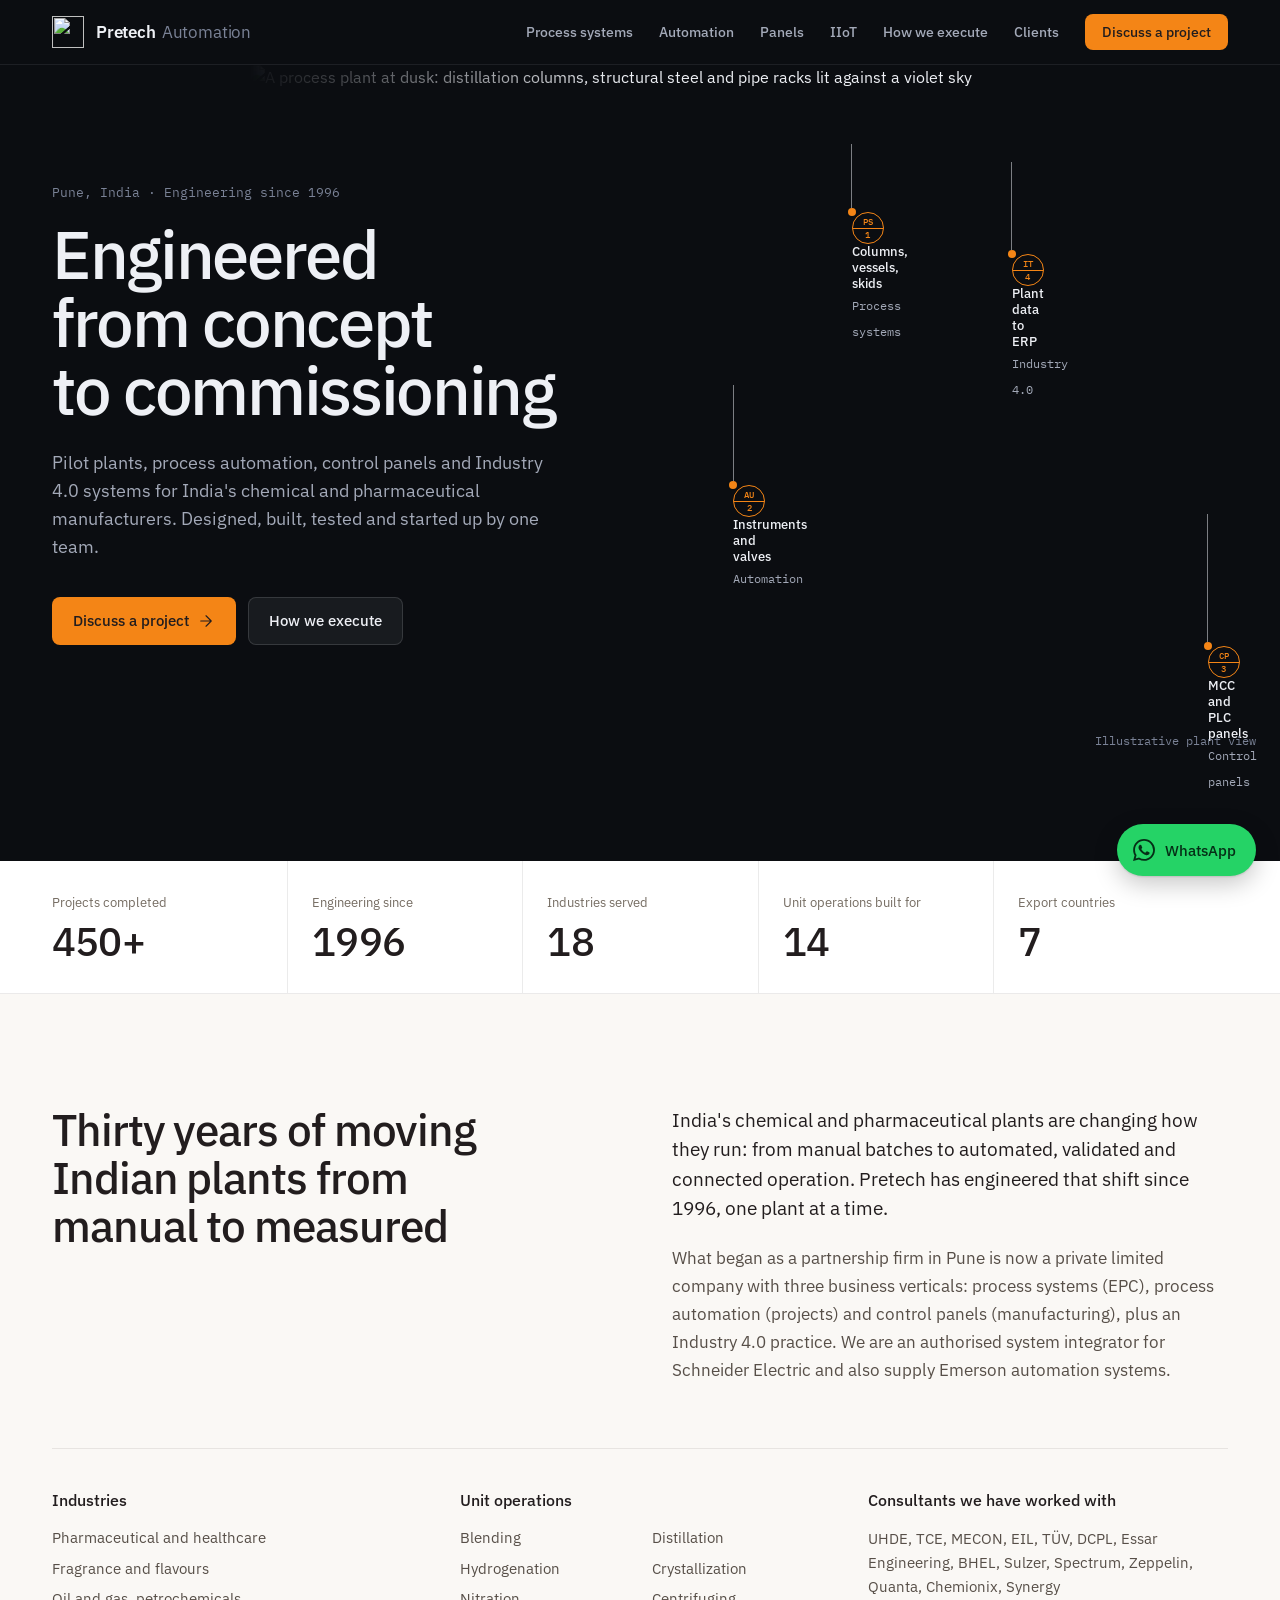
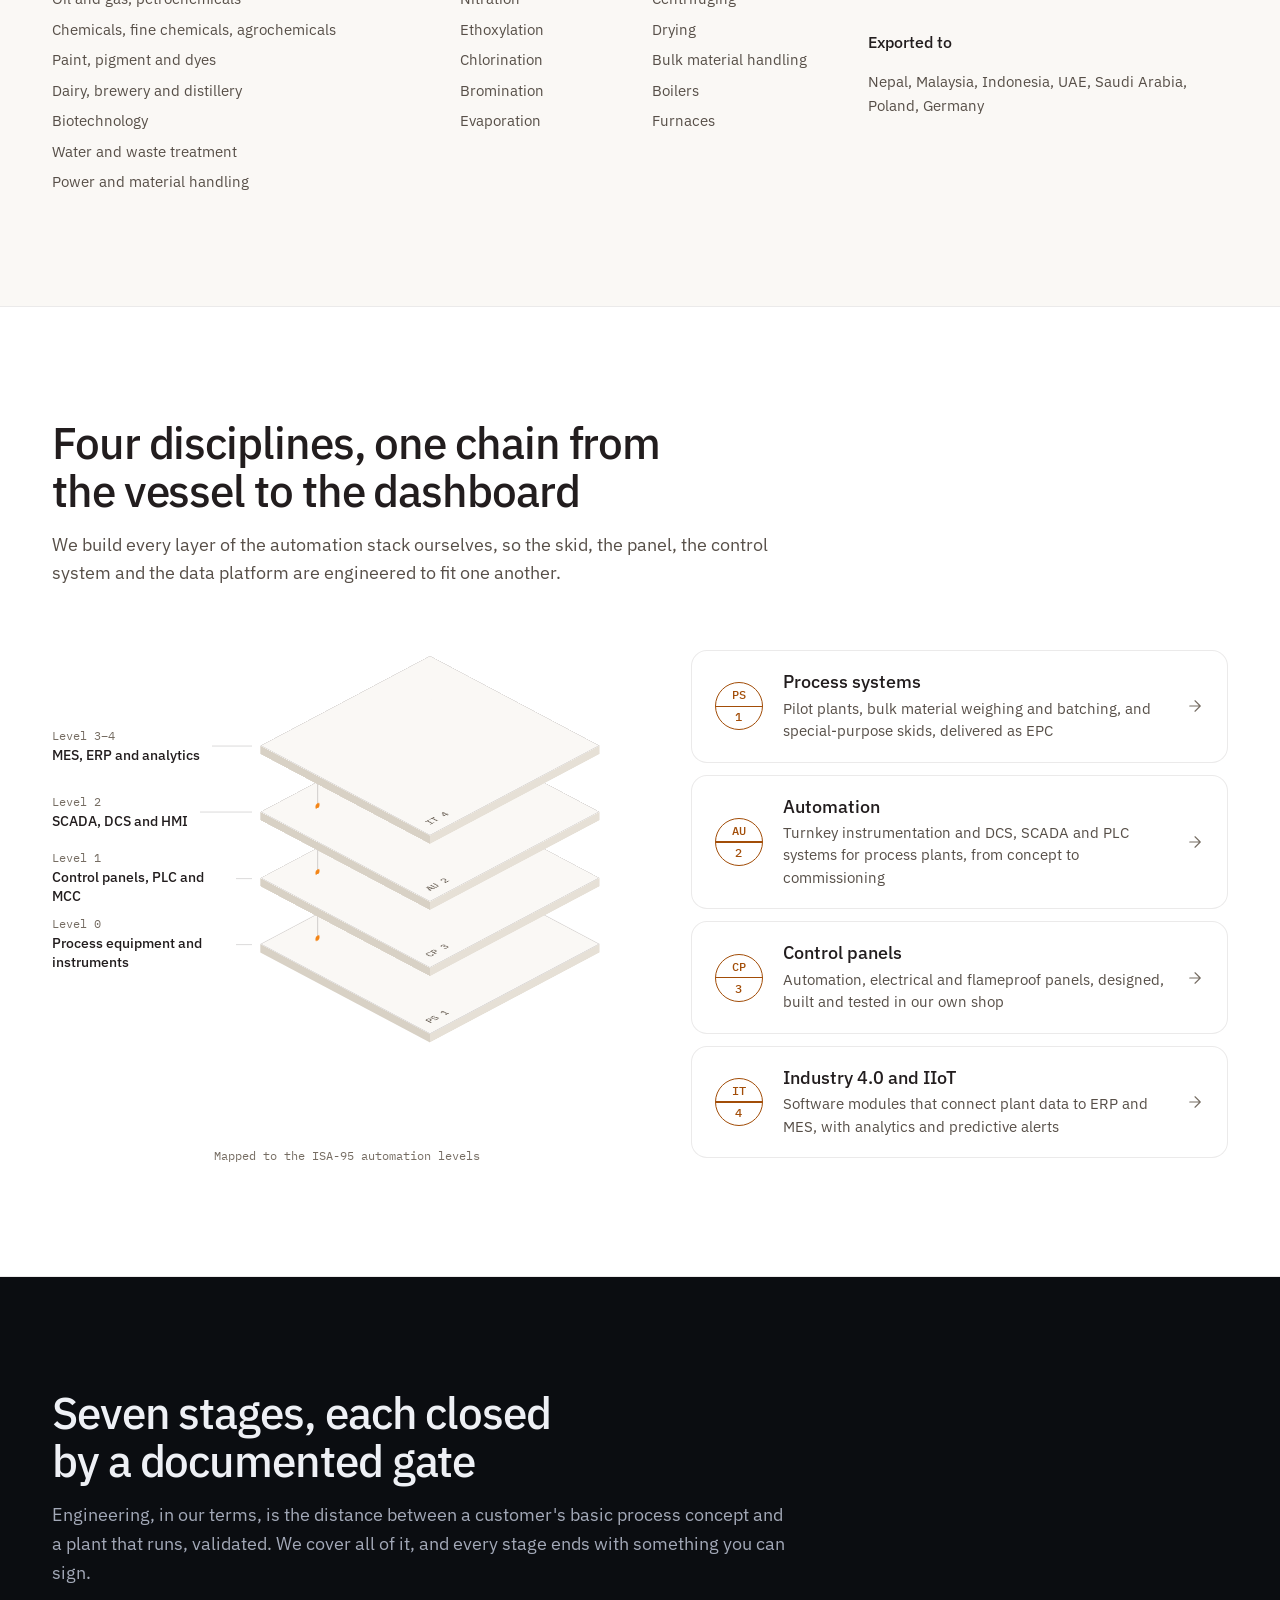
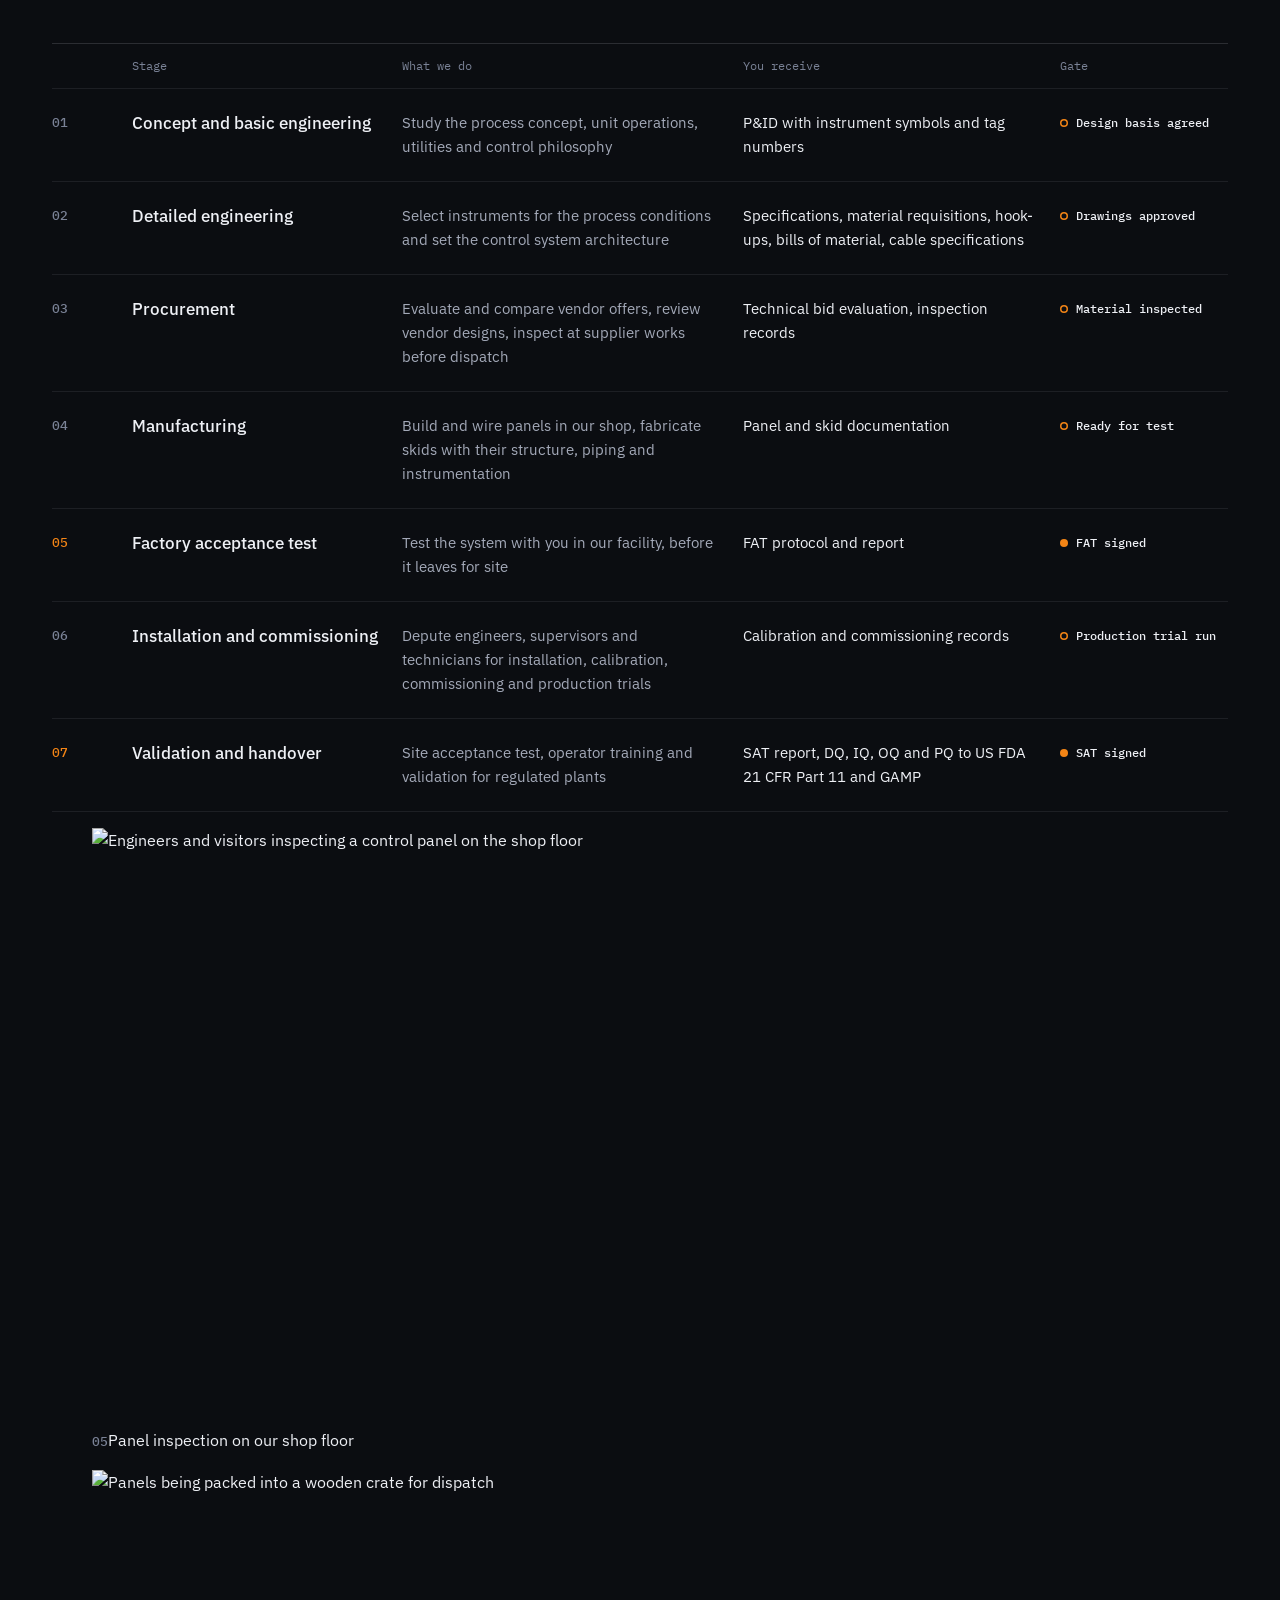
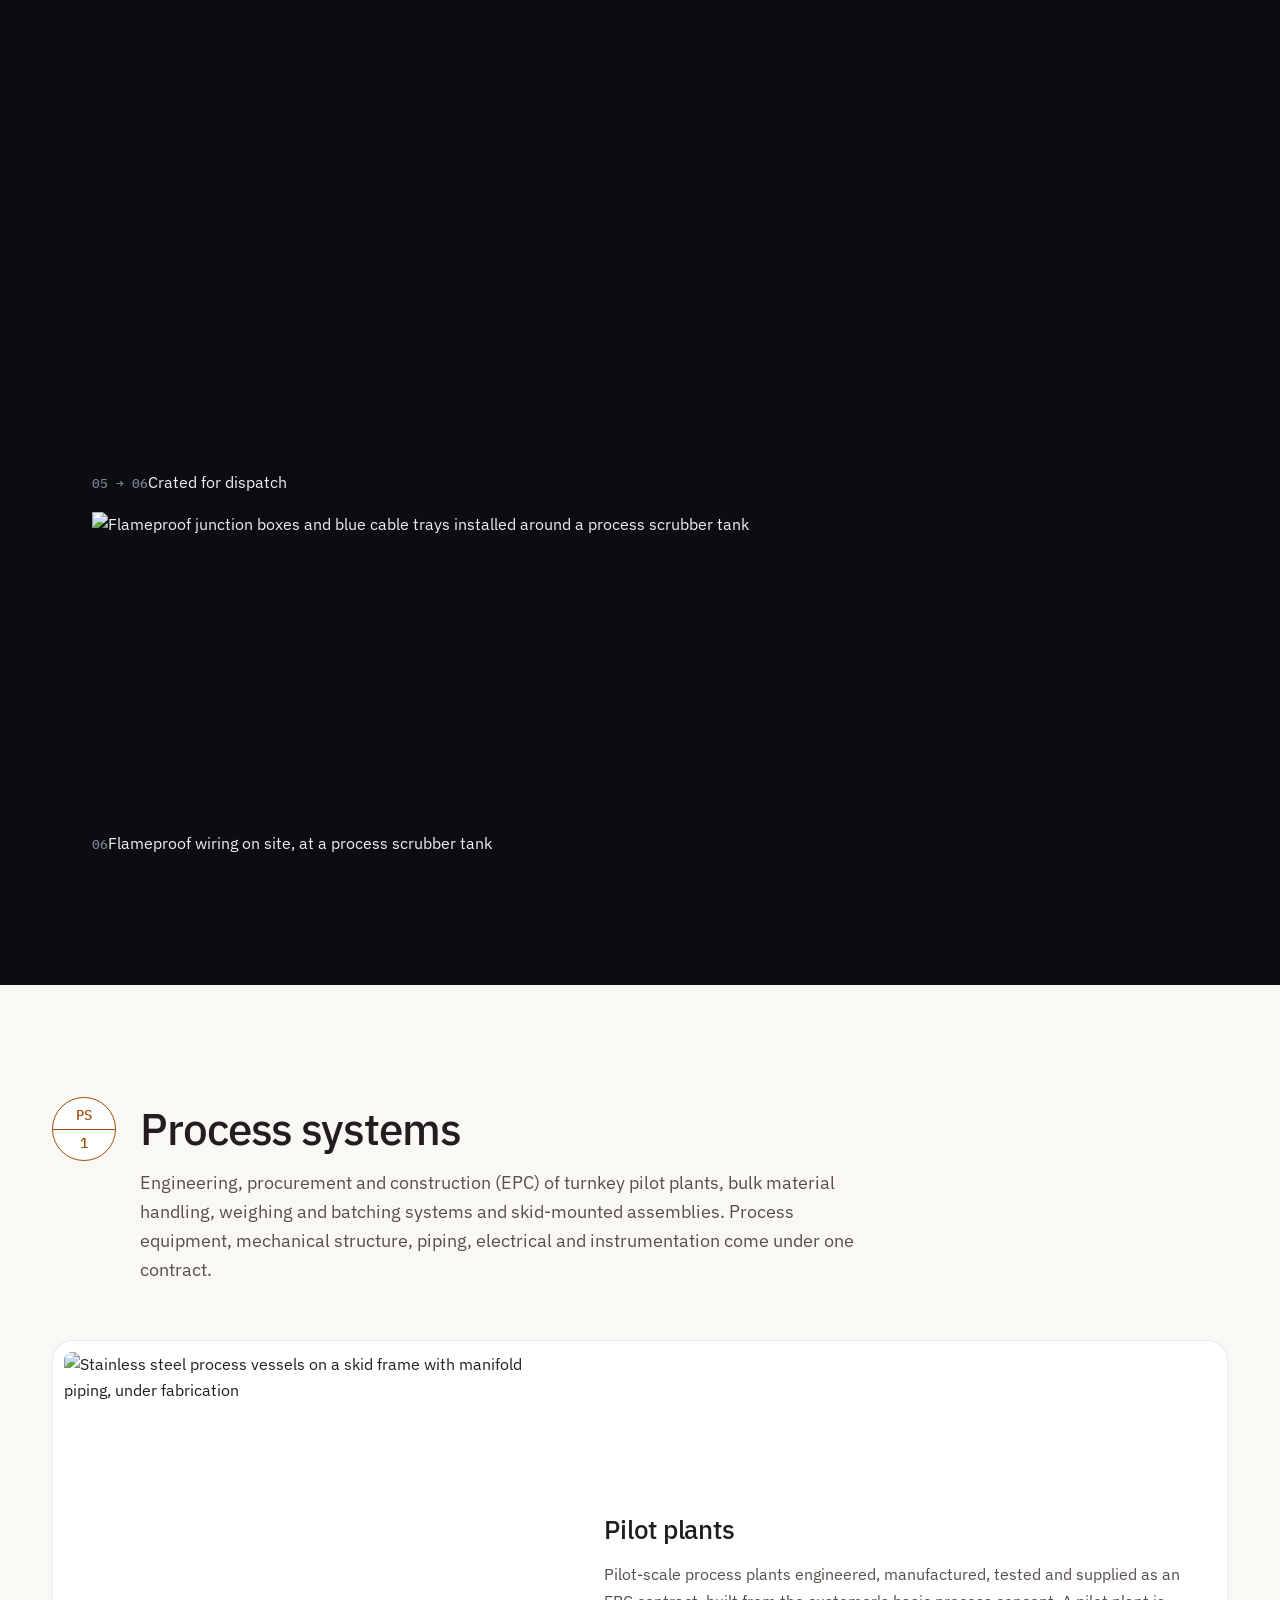
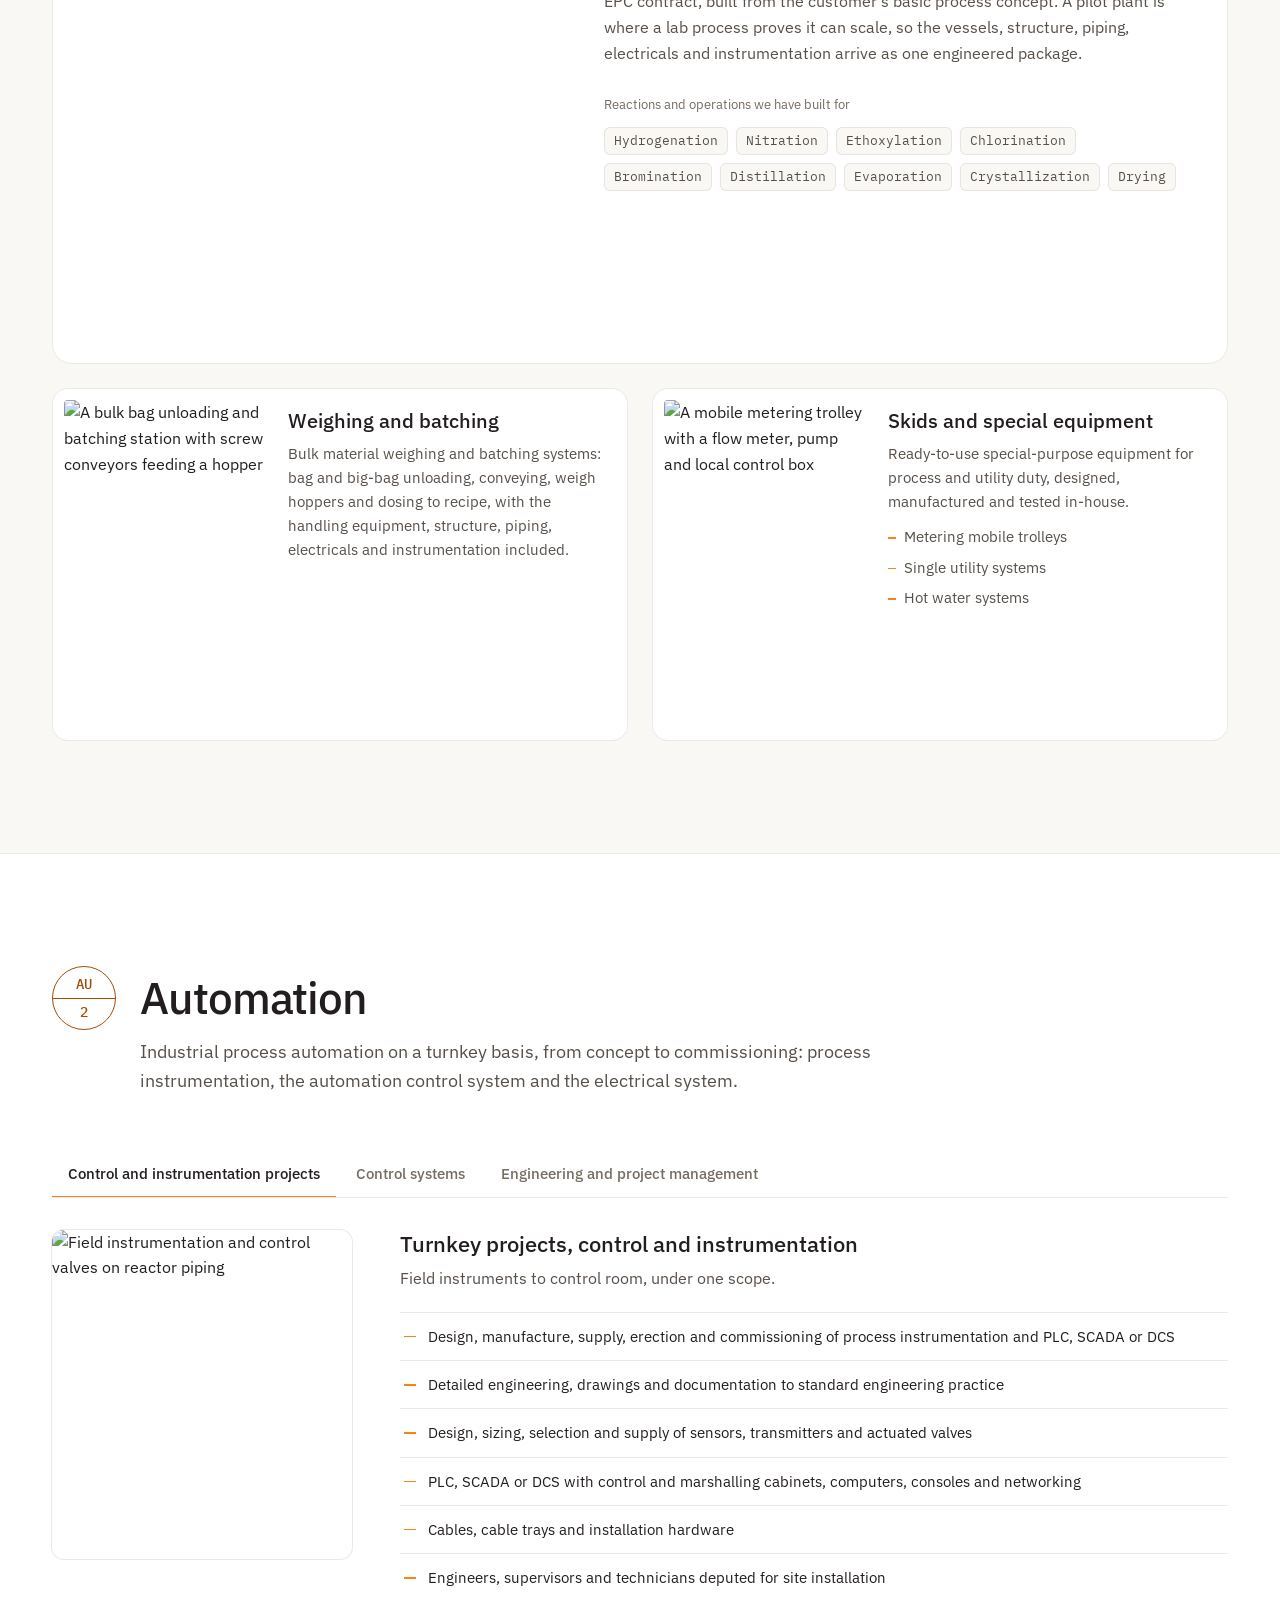
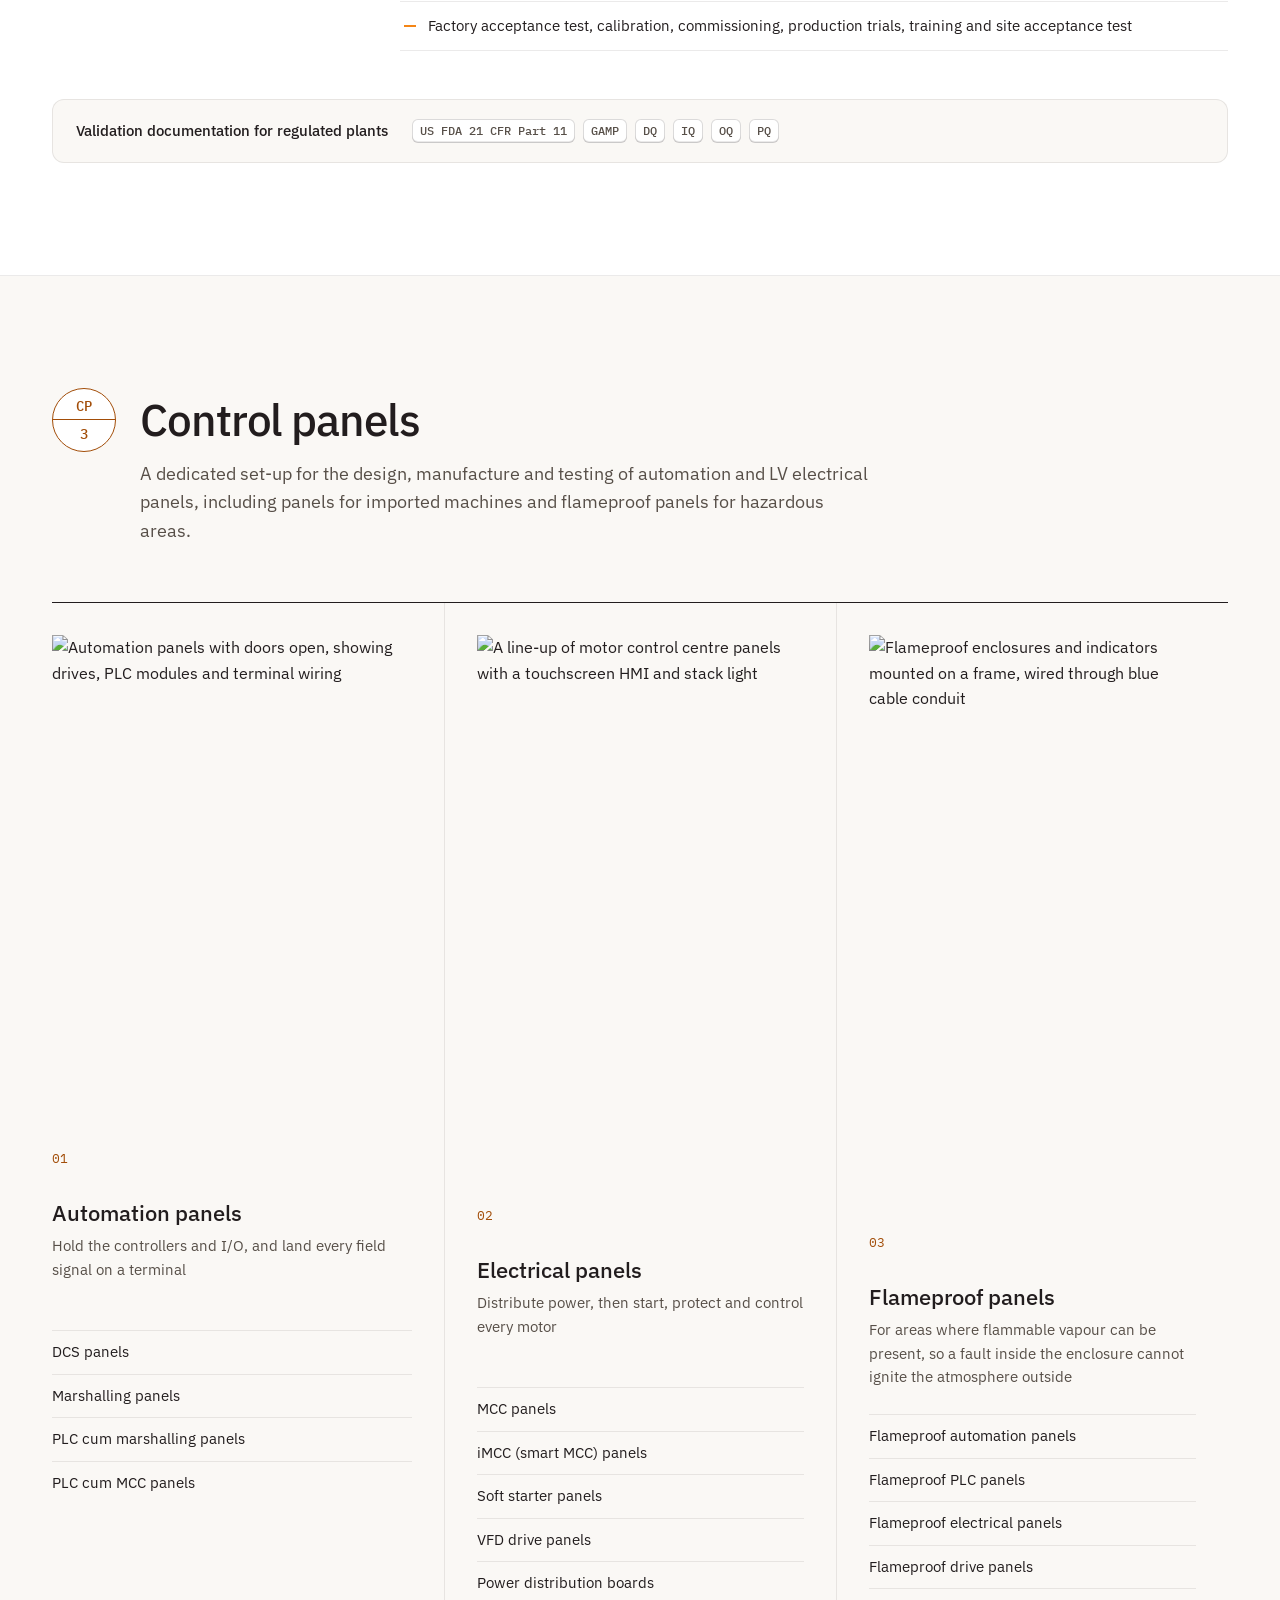
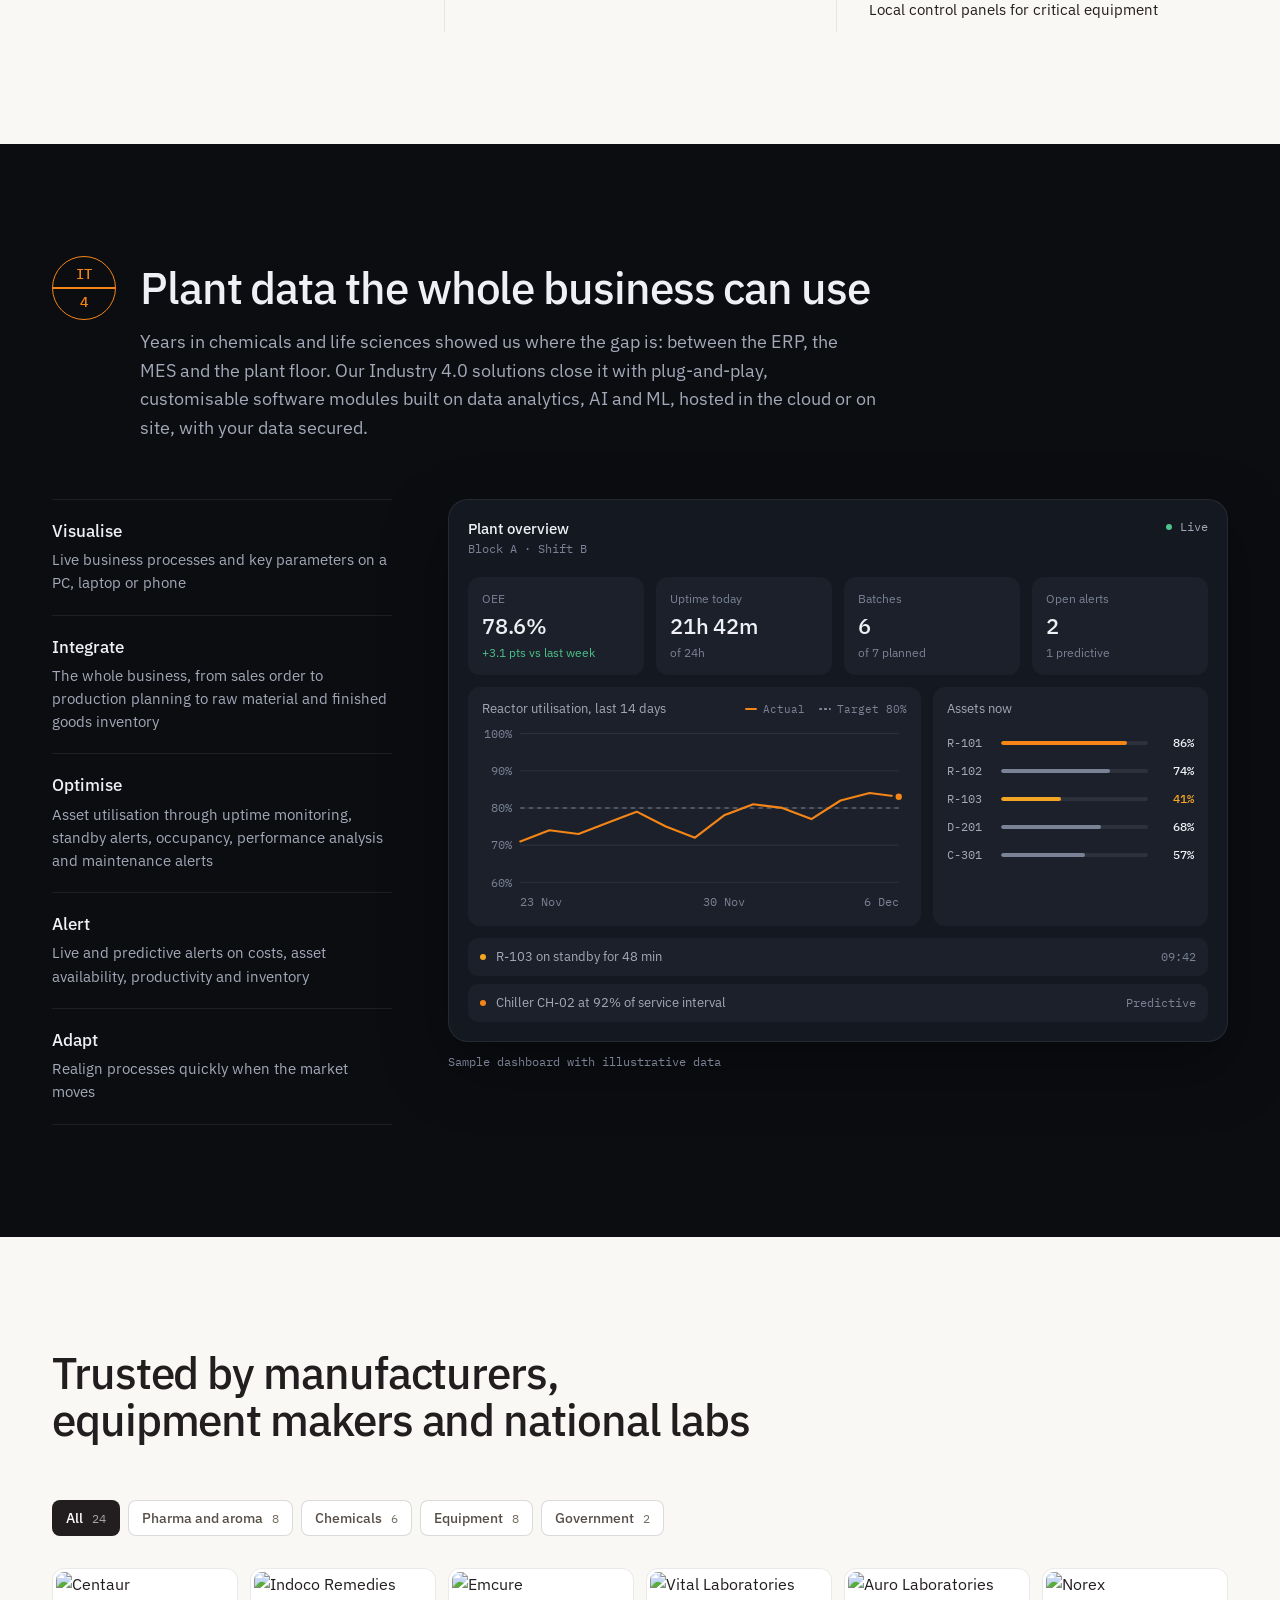
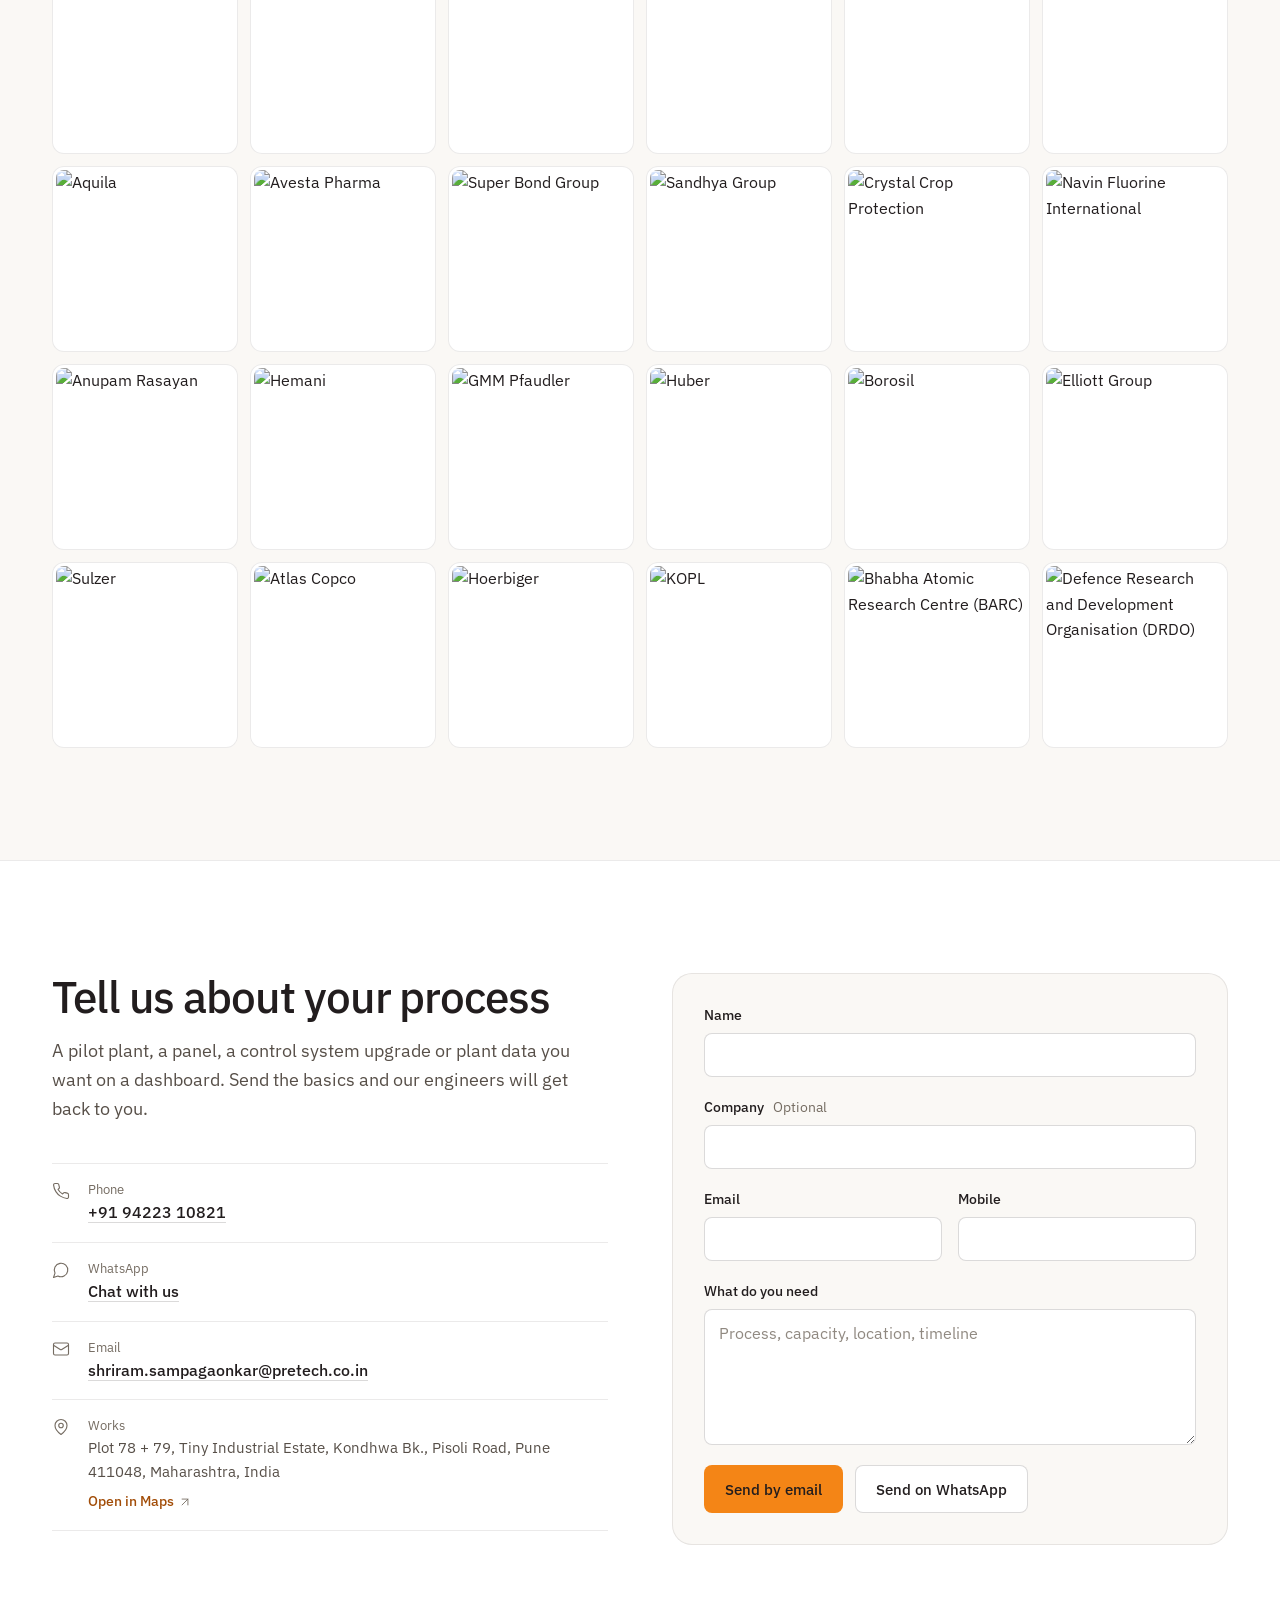
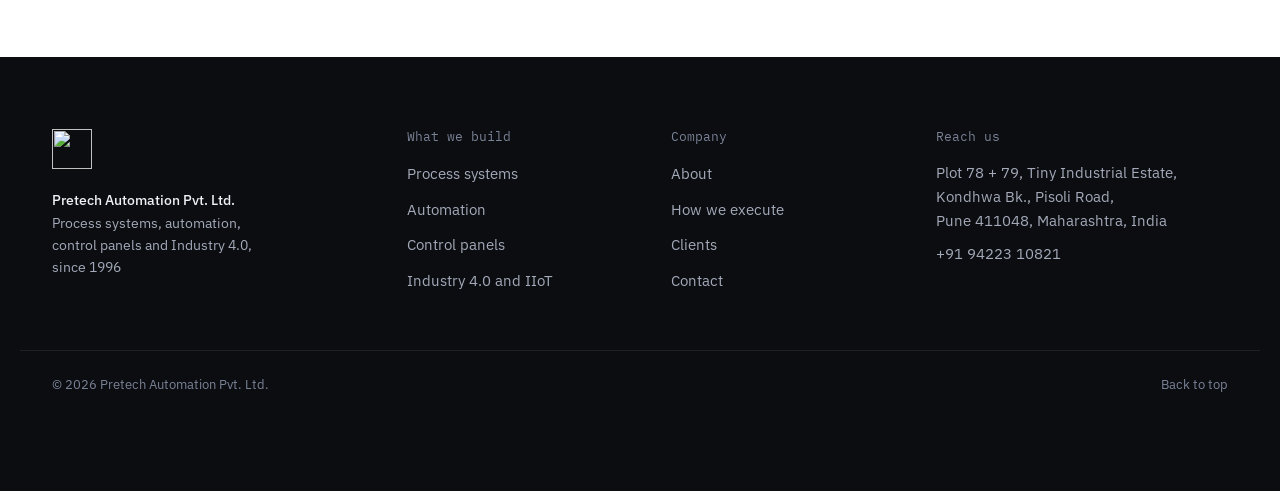
==== index.html @ 5bb4e1ce "V1" ====
<!doctype html>
<html lang="en">
<head>
  <meta charset="utf-8">
  <meta name="viewport" content="width=device-width, initial-scale=1">
  <title>Pretech Automation | Engineered from concept to commissioning</title>
  <meta name="description" content="Since 1996, Pretech Automation in Pune has engineered pilot plants, process automation, control panels and Industry 4.0 systems for India's chemical and pharmaceutical manufacturers. 450+ projects.">
  <meta name="theme-color" content="#0b0d11">
  <link rel="icon" type="image/png" sizes="32x32" href="assets/img/mark-32.png">
  <link rel="icon" type="image/png" sizes="64x64" href="assets/img/mark-64.png">
  <link rel="apple-touch-icon" href="assets/img/mark-64.png">
  <link rel="preconnect" href="https://fonts.googleapis.com">
  <link rel="preconnect" href="https://fonts.gstatic.com" crossorigin>
  <link rel="preconnect" href="https://cdn.jsdelivr.net" crossorigin>
  <link href="https://fonts.googleapis.com/css2?family=IBM+Plex+Mono:wght@400;500&family=IBM+Plex+Sans:wght@400;500;600&display=swap" rel="stylesheet">
  <link rel="stylesheet" href="styles.css">
  <!-- three.js r186, loaded as ES modules through the import map -->
  <script type="importmap">
  {
    "imports": {
      "three": "https://cdn.jsdelivr.net/npm/three@0.186.1/build/three.module.js",
      "three/addons/": "https://cdn.jsdelivr.net/npm/three@0.186.1/examples/jsm/"
    }
  }
  </script>
</head>
<body>

<a class="skip" href="#main">Skip to content</a>

<!-- ============ Header ============ -->
<header class="header" id="top">
  <div class="wrap header-row">
    <a class="brand" href="#top" aria-label="Pretech Automation, home">
      <img src="assets/img/mark.png" width="32" height="32" alt="">
      <span class="brand-name">Pretech<span>Automation</span></span>
    </a>

    <nav class="nav" id="nav" aria-label="Main">
      <a href="#process-systems">Process systems</a>
      <a href="#automation">Automation</a>
      <a href="#panels">Panels</a>
      <a href="#iiot">IIoT</a>
      <a href="#execution">How we execute</a>
      <a href="#clients">Clients</a>
      <a class="btn btn-primary btn-sm nav-cta" href="#contact">Discuss a project</a>
    </nav>

    <button class="menu-btn" id="menuBtn" aria-expanded="false" aria-controls="nav" aria-label="Open menu">
      <svg class="i i-menu" viewBox="0 0 24 24" aria-hidden="true"><path d="M4 6h16M4 12h16M4 18h16"/></svg>
      <svg class="i i-close" viewBox="0 0 24 24" aria-hidden="true"><path d="M18 6 6 18M6 6l12 12"/></svg>
    </button>
  </div>
</header>

<main id="main">

<!-- ============ Hero: the plant at dusk, the live cell rising from below ============ -->
<section class="hero" id="hero" aria-labelledby="hero-title">
  <div class="hero-stage">
    <figure class="scene">
      <img class="scene-img" src="assets/img/plant-dusk.jpg" width="1332" height="904" fetchpriority="high"
           alt="A process plant at dusk: distillation columns, structural steel and pipe racks lit against a violet sky">
      <ul class="pins" aria-label="What Pretech engineers in a plant like this">
        <li class="pin pin-l" style="--x:58.5%; --y:21%; --stem:64px">
          <span class="tag tag-xs"><span>PS</span><span>1</span></span><span class="pin-text"><b>Columns, vessels, skids</b>Process systems</span>
        </li>
        <li class="pin" style="--x:74%; --y:27%; --stem:88px">
          <span class="tag tag-xs"><span>IT</span><span>4</span></span><span class="pin-text"><b>Plant data to ERP</b>Industry 4.0</span>
        </li>
        <li class="pin pin-l" style="--x:47%; --y:60%; --stem:96px">
          <span class="tag tag-xs"><span>AU</span><span>2</span></span><span class="pin-text"><b>Instruments and valves</b>Automation</span>
        </li>
        <li class="pin pin-l" style="--x:93%; --y:83%; --stem:128px">
          <span class="tag tag-xs"><span>CP</span><span>3</span></span><span class="pin-text"><b>MCC and PLC panels</b>Control panels</span>
        </li>
      </ul>
      <figcaption>Illustrative plant view</figcaption>
    </figure>

    <div class="wrap hero-inner">
      <div class="hero-copy">
        <p class="meta">Pune, India <span aria-hidden="true">·</span> Engineering since 1996</p>
        <h1 id="hero-title">Engineered from concept to commissioning</h1>
        <p class="lead">Pilot plants, process automation, control panels and Industry 4.0 systems for India's chemical and pharmaceutical manufacturers. Designed, built, tested and started up by one team.</p>
        <div class="actions">
          <a class="btn btn-primary" href="#contact">Discuss a project
            <svg class="i" viewBox="0 0 24 24" aria-hidden="true"><path d="M5 12h14M12 5l7 7-7 7"/></svg>
          </a>
          <a class="btn btn-ghost" href="#execution">How we execute</a>
        </div>
      </div>
    </div>
  </div>

  <div class="wrap">
  <div class="twin" id="twin">
    <div class="twin-bar">
      <span class="t-live" aria-hidden="true"><i></i>Live cell, simulated</span>
      <span class="twin-title">ROB-01 palletising · CV-101 conveyor · AGV-02</span>
      <button class="t-pause" id="cellPause" type="button" aria-pressed="false" aria-label="Pause the 3D cell animation" hidden>Pause</button>
    </div>
    <div class="twin-view">
  <canvas class="hero-canvas" id="cell" aria-hidden="true"></canvas>
  <div class="callouts" id="callouts" aria-hidden="true">
    <div class="callout" data-anchor="rob">
      <span class="c-dot"></span><span class="c-stem"></span>
      <div class="c-label"><span class="tag tag-xs"><span>AU</span><span>2</span></span><div><b>ROB-01 palletising</b><span data-live="rob">Pallet 0 / 8</span></div></div>
    </div>
    <div class="callout" data-anchor="reactor">
      <span class="c-dot"></span><span class="c-stem"></span>
      <div class="c-label"><span class="tag tag-xs"><span>PS</span><span>1</span></span><div><b>R-101 reactor skid</b><span data-live="reactor">TT-101 78.4 °C</span></div></div>
    </div>
    <div class="callout" data-anchor="panel">
      <span class="c-dot"></span><span class="c-stem"></span>
      <div class="c-label"><span class="tag tag-xs"><span>CP</span><span>3</span></span><div><b>PLC-01 control panel</b><span data-live="panel">Run · 0 faults</span></div></div>
    </div>
    <div class="callout" data-anchor="edge">
      <span class="c-dot"></span><span class="c-stem"></span>
      <div class="c-label"><span class="tag tag-xs"><span>IT</span><span>4</span></span><div><b>Edge gateway</b><span data-live="edge">OEE 86.2%</span></div></div>
    </div>
  </div>
    </div>
    <div class="telemetry" aria-hidden="true">
      <span>ROB-01 <b data-live="state">Home</b></span>
      <span>Cycle <b data-live="cycle">–</b></span>
      <span>J1 <b data-live="j1">0.0°</b></span>
      <span>CV-101 <b data-live="cv">0.40 m/s</b></span>
      <span>TT-101 <b data-live="tt">78.4 °C</b></span>
    </div>
  </div>
  </div>
</section>

<!-- ============ Proof ============ -->
<section class="proof" aria-label="Pretech in numbers">
  <div class="wrap">
    <dl class="proof-row">
      <div><dt>Projects completed</dt><dd>450+</dd></div>
      <div><dt>Engineering since</dt><dd>1996</dd></div>
      <div><dt>Industries served</dt><dd>18</dd></div>
      <div><dt>Unit operations built for</dt><dd>14</dd></div>
      <div><dt>Export countries</dt><dd>7</dd></div>
    </dl>
  </div>
</section>

<!-- ============ About ============ -->
<section class="section about" id="about">
  <div class="wrap">
    <div class="about-grid">
      <div>
        <h2>Thirty years of moving Indian plants from manual to measured</h2>
      </div>
      <div class="about-text">
        <p>India's chemical and pharmaceutical plants are changing how they run: from manual batches to automated, validated and connected operation. Pretech has engineered that shift since 1996, one plant at a time.</p>
        <p>What began as a partnership firm in Pune is now a private limited company with three business verticals: process systems (EPC), process automation (projects) and control panels (manufacturing), plus an Industry 4.0 practice. We are an authorised system integrator for Schneider Electric and also supply Emerson automation systems.</p>
      </div>
    </div>

    <div class="about-cols">
      <div class="col">
        <h3>Industries</h3>
        <ul class="plain">
          <li>Pharmaceutical and healthcare</li>
          <li>Fragrance and flavours</li>
          <li>Oil and gas, petrochemicals</li>
          <li>Chemicals, fine chemicals, agrochemicals</li>
          <li>Paint, pigment and dyes</li>
          <li>Dairy, brewery and distillery</li>
          <li>Biotechnology</li>
          <li>Water and waste treatment</li>
          <li>Power and material handling</li>
        </ul>
      </div>
      <div class="col">
        <h3>Unit operations</h3>
        <ul class="ops">
          <li>Blending</li><li>Hydrogenation</li><li>Nitration</li><li>Ethoxylation</li>
          <li>Chlorination</li><li>Bromination</li><li>Evaporation</li><li>Distillation</li>
          <li>Crystallization</li><li>Centrifuging</li><li>Drying</li><li>Bulk material handling</li>
          <li>Boilers</li><li>Furnaces</li>
        </ul>
      </div>
      <div class="col">
        <h3>Consultants we have worked with</h3>
        <p class="muted-list">UHDE, TCE, MECON, EIL, TÜV, DCPL, Essar Engineering, BHEL, Sulzer, Spectrum, Zeppelin, Quanta, Chemionix, Synergy</p>
        <h3 class="h3-gap">Exported to</h3>
        <p class="muted-list">Nepal, Malaysia, Indonesia, UAE, Saudi Arabia, Poland, Germany</p>
      </div>
    </div>
  </div>
</section>

<!-- ============ Our business: ISA-95 stack ============ -->
<section class="section business" id="business">
  <div class="wrap">
    <div class="section-head">
      <h2>Four disciplines, one chain from the vessel to the dashboard</h2>
      <p class="section-lead">We build every layer of the automation stack ourselves, so the skid, the panel, the control system and the data platform are engineered to fit one another.</p>
    </div>

    <div class="business-grid">
      <div class="stack-wrap" aria-hidden="true">
        <div class="stack-scene">
          <div class="stack" id="stack">
            <div class="plate" data-layer="ps" style="--i:0">
              <span class="plate-code">PS 1</span>
              <span class="wire w1"><i></i></span><span class="wire w2"><i></i></span>
            </div>
            <div class="plate" data-layer="cp" style="--i:1">
              <span class="plate-code">CP 3</span>
              <span class="wire w1"><i></i></span><span class="wire w2"><i></i></span>
            </div>
            <div class="plate" data-layer="au" style="--i:2">
              <span class="plate-code">AU 2</span>
              <span class="wire w1"><i></i></span><span class="wire w2"><i></i></span>
            </div>
            <div class="plate" data-layer="it" style="--i:3">
              <span class="plate-code">IT 4</span>
            </div>
          </div>
          <ol class="stack-labels">
            <li data-layer="it" style="--i:3"><span><b>Level 3–4</b>MES, ERP and analytics</span><i></i></li>
            <li data-layer="au" style="--i:2"><span><b>Level 2</b>SCADA, DCS and HMI</span><i></i></li>
            <li data-layer="cp" style="--i:1"><span><b>Level 1</b>Control panels, PLC and MCC</span><i></i></li>
            <li data-layer="ps" style="--i:0"><span><b>Level 0</b>Process equipment and instruments</span><i></i></li>
          </ol>
        </div>
        <p class="stack-caption">Mapped to the ISA-95 automation levels</p>
      </div>

      <ul class="disciplines">
        <li>
          <a class="disc" href="#process-systems" data-layer="ps">
            <span class="tag"><span>PS</span><span>1</span></span>
            <span class="disc-body">
              <span class="disc-title">Process systems</span>
              <span class="disc-text">Pilot plants, bulk material weighing and batching, and special-purpose skids, delivered as EPC</span>
            </span>
            <svg class="i disc-arrow" viewBox="0 0 24 24" aria-hidden="true"><path d="M5 12h14M12 5l7 7-7 7"/></svg>
          </a>
        </li>
        <li>
          <a class="disc" href="#automation" data-layer="au">
            <span class="tag"><span>AU</span><span>2</span></span>
            <span class="disc-body">
              <span class="disc-title">Automation</span>
              <span class="disc-text">Turnkey instrumentation and DCS, SCADA and PLC systems for process plants, from concept to commissioning</span>
            </span>
            <svg class="i disc-arrow" viewBox="0 0 24 24" aria-hidden="true"><path d="M5 12h14M12 5l7 7-7 7"/></svg>
          </a>
        </li>
        <li>
          <a class="disc" href="#panels" data-layer="cp">
            <span class="tag"><span>CP</span><span>3</span></span>
            <span class="disc-body">
              <span class="disc-title">Control panels</span>
              <span class="disc-text">Automation, electrical and flameproof panels, designed, built and tested in our own shop</span>
            </span>
            <svg class="i disc-arrow" viewBox="0 0 24 24" aria-hidden="true"><path d="M5 12h14M12 5l7 7-7 7"/></svg>
          </a>
        </li>
        <li>
          <a class="disc" href="#iiot" data-layer="it">
            <span class="tag"><span>IT</span><span>4</span></span>
            <span class="disc-body">
              <span class="disc-title">Industry 4.0 and IIoT</span>
              <span class="disc-text">Software modules that connect plant data to ERP and MES, with analytics and predictive alerts</span>
            </span>
            <svg class="i disc-arrow" viewBox="0 0 24 24" aria-hidden="true"><path d="M5 12h14M12 5l7 7-7 7"/></svg>
          </a>
        </li>
      </ul>
    </div>
  </div>
</section>

<!-- ============ Execution ============ -->
<section class="section execution" id="execution">
  <div class="wrap">
    <div class="section-head">
      <h2>Seven stages, each closed by a documented gate</h2>
      <p class="section-lead">Engineering, in our terms, is the distance between a customer's basic process concept and a plant that runs, validated. We cover all of it, and every stage ends with something you can sign.</p>
    </div>

    <ol class="gates">
      <li class="gate-head" aria-hidden="true">
        <span></span><span>Stage</span><span>What we do</span><span>You receive</span><span>Gate</span>
      </li>
      <li>
        <span class="g-n">01</span>
        <h3>Concept and basic engineering</h3>
        <p>Study the process concept, unit operations, utilities and control philosophy</p>
        <p class="g-doc">P&amp;ID with instrument symbols and tag numbers</p>
        <p class="g-gate">Design basis agreed</p>
      </li>
      <li>
        <span class="g-n">02</span>
        <h3>Detailed engineering</h3>
        <p>Select instruments for the process conditions and set the control system architecture</p>
        <p class="g-doc">Specifications, material requisitions, hook-ups, bills of material, cable specifications</p>
        <p class="g-gate">Drawings approved</p>
      </li>
      <li>
        <span class="g-n">03</span>
        <h3>Procurement</h3>
        <p>Evaluate and compare vendor offers, review vendor designs, inspect at supplier works before dispatch</p>
        <p class="g-doc">Technical bid evaluation, inspection records</p>
        <p class="g-gate">Material inspected</p>
      </li>
      <li>
        <span class="g-n">04</span>
        <h3>Manufacturing</h3>
        <p>Build and wire panels in our shop, fabricate skids with their structure, piping and instrumentation</p>
        <p class="g-doc">Panel and skid documentation</p>
        <p class="g-gate">Ready for test</p>
      </li>
      <li class="g-key">
        <span class="g-n">05</span>
        <h3>Factory acceptance test</h3>
        <p>Test the system with you in our facility, before it leaves for site</p>
        <p class="g-doc">FAT protocol and report</p>
        <p class="g-gate">FAT signed</p>
      </li>
      <li>
        <span class="g-n">06</span>
        <h3>Installation and commissioning</h3>
        <p>Depute engineers, supervisors and technicians for installation, calibration, commissioning and production trials</p>
        <p class="g-doc">Calibration and commissioning records</p>
        <p class="g-gate">Production trial run</p>
      </li>
      <li class="g-key">
        <span class="g-n">07</span>
        <h3>Validation and handover</h3>
        <p>Site acceptance test, operator training and validation for regulated plants</p>
        <p class="g-doc">SAT report, DQ, IQ, OQ and PQ to US FDA 21 CFR Part 11 and GAMP</p>
        <p class="g-gate">SAT signed</p>
      </li>
    </ol>

    <div class="evidence">
      <figure class="ev-main">
        <img src="assets/img/shop-inspection.jpg" width="800" height="600" loading="lazy" alt="Engineers and visitors inspecting a control panel on the shop floor">
        <figcaption><span class="g-n">05</span>Panel inspection on our shop floor</figcaption>
      </figure>
      <figure>
        <img src="assets/img/dispatch.jpg" width="800" height="600" loading="lazy" alt="Panels being packed into a wooden crate for dispatch">
        <figcaption><span class="g-n">05 → 06</span>Crated for dispatch</figcaption>
      </figure>
      <figure>
        <img src="assets/img/site-flameproof.jpg" width="800" height="319" loading="lazy" alt="Flameproof junction boxes and blue cable trays installed around a process scrubber tank">
        <figcaption><span class="g-n">06</span>Flameproof wiring on site, at a process scrubber tank</figcaption>
      </figure>
    </div>
  </div>
</section>

<!-- ============ Process systems ============ -->
<section class="section" id="process-systems">
  <div class="wrap">
    <div class="section-head with-tag">
      <span class="tag tag-lg"><span>PS</span><span>1</span></span>
      <div>
        <h2>Process systems</h2>
        <p class="section-lead">Engineering, procurement and construction (EPC) of turnkey pilot plants, bulk material handling, weighing and batching systems and skid-mounted assemblies. Process equipment, mechanical structure, piping, electrical and instrumentation come under one contract.</p>
      </div>
    </div>

    <article class="feature">
      <div class="feature-media">
        <img src="assets/img/pilot-skid.jpg" width="800" height="600" loading="lazy" alt="Stainless steel process vessels on a skid frame with manifold piping, under fabrication">
      </div>
      <div class="feature-body">
        <h3>Pilot plants</h3>
        <p>Pilot-scale process plants engineered, manufactured, tested and supplied as an EPC contract, built from the customer's basic process concept. A pilot plant is where a lab process proves it can scale, so the vessels, structure, piping, electricals and instrumentation arrive as one engineered package.</p>
        <p class="sublabel">Reactions and operations we have built for</p>
        <ul class="chips">
          <li>Hydrogenation</li><li>Nitration</li><li>Ethoxylation</li><li>Chlorination</li><li>Bromination</li><li>Distillation</li><li>Evaporation</li><li>Crystallization</li><li>Drying</li>
        </ul>
      </div>
    </article>

    <div class="pair">
      <article class="card">
        <div class="card-media">
          <img src="assets/img/weighing-batching-image.jpg" width="330" height="329" loading="lazy" alt="A bulk bag unloading and batching station with screw conveyors feeding a hopper">
        </div>
        <div class="card-body">
          <h3>Weighing and batching</h3>
          <p>Bulk material weighing and batching systems: bag and big-bag unloading, conveying, weigh hoppers and dosing to recipe, with the handling equipment, structure, piping, electricals and instrumentation included.</p>
        </div>
      </article>
      <article class="card">
        <div class="card-media">
          <img src="assets/img/skid-equipment-image.jpg" width="330" height="329" loading="lazy" alt="A mobile metering trolley with a flow meter, pump and local control box">
        </div>
        <div class="card-body">
          <h3>Skids and special equipment</h3>
          <p>Ready-to-use special-purpose equipment for process and utility duty, designed, manufactured and tested in-house.</p>
          <ul class="plain plain-tight">
            <li>Metering mobile trolleys</li>
            <li>Single utility systems</li>
            <li>Hot water systems</li>
          </ul>
        </div>
      </article>
    </div>
  </div>
</section>

<!-- ============ Automation ============ -->
<section class="section automation" id="automation">
  <div class="wrap">
    <div class="section-head with-tag">
      <span class="tag tag-lg"><span>AU</span><span>2</span></span>
      <div>
        <h2>Automation</h2>
        <p class="section-lead">Industrial process automation on a turnkey basis, from concept to commissioning: process instrumentation, the automation control system and the electrical system.</p>
      </div>
    </div>

    <div class="tabs" id="autoTabs">
      <div class="tablist" role="tablist" aria-label="Automation services">
        <button role="tab" id="t-ci" aria-controls="p-ci" aria-selected="true">Control and instrumentation projects</button>
        <button role="tab" id="t-cs" aria-controls="p-cs" aria-selected="false" tabindex="-1">Control systems</button>
        <button role="tab" id="t-ep" aria-controls="p-ep" aria-selected="false" tabindex="-1">Engineering and project management</button>
      </div>

      <div class="tabpanel" role="tabpanel" id="p-ci" aria-labelledby="t-ci">
        <img src="assets/img/control-and-instrumentation.jpg" width="329" height="329" loading="lazy" alt="Field instrumentation and control valves on reactor piping">
        <div>
          <h3>Turnkey projects, control and instrumentation</h3>
          <p>Field instruments to control room, under one scope.</p>
          <ul class="scope">
            <li>Design, manufacture, supply, erection and commissioning of process instrumentation and PLC, SCADA or DCS</li>
            <li>Detailed engineering, drawings and documentation to standard engineering practice</li>
            <li>Design, sizing, selection and supply of sensors, transmitters and actuated valves</li>
            <li>PLC, SCADA or DCS with control and marshalling cabinets, computers, consoles and networking</li>
            <li>Cables, cable trays and installation hardware</li>
            <li>Engineers, supervisors and technicians deputed for site installation</li>
            <li>Factory acceptance test, calibration, commissioning, production trials, training and site acceptance test</li>
          </ul>
        </div>
      </div>

      <div class="tabpanel" role="tabpanel" id="p-cs" aria-labelledby="t-cs" hidden>
        <img src="assets/img/control-systems.jpg" width="329" height="329" loading="lazy" alt="A SCADA mimic screen showing reactors, valves and live process values">
        <div>
          <h3>Turnkey projects, control systems</h3>
          <p>The same scope as a control and instrumentation project, without the field instrumentation and site installation.</p>
          <ul class="scope">
            <li>Authorised system integrator of Schneider Electric for their PLC, HMI, SCADA and DCS range</li>
            <li>Architectures from a single non-redundant controller to hot-standby, multi-controller distributed configurations on the Schneider EcoStruxure platform</li>
            <li>Control system design based on the team's domain experience in chemicals and life sciences</li>
          </ul>
        </div>
      </div>

      <div class="tabpanel" role="tabpanel" id="p-ep" aria-labelledby="t-ep" hidden>
        <img src="assets/img/engg-project-mgmt-services.jpg" width="329" height="329" loading="lazy" alt="A piping and instrumentation diagram">
        <div>
          <h3>Engineering and project management services</h3>
          <p>Our engineering team working as your automation consultant, from concept to commissioning.</p>
          <ul class="scope">
            <li>P&amp;ID preparation with instrument symbols and tag numbers</li>
            <li>Field instrument design and selection for the process conditions</li>
            <li>Material requisitions with detailed specifications for instruments, the control system and UPS</li>
            <li>Control system concept and basic system architecture</li>
            <li>Typical hook-up schematics, bills of material, cable and cable tray specifications</li>
            <li>Instrument air requirement calculation</li>
            <li>Technical bid evaluation and review of vendor designs and drawings</li>
            <li>Inspection at supplier works before dispatch, then supervision of installation, pre-commissioning and commissioning</li>
          </ul>
        </div>
      </div>
    </div>

    <div class="validation">
      <p>Validation documentation for regulated plants</p>
      <ul>
        <li>US FDA 21 CFR Part 11</li><li>GAMP</li><li>DQ</li><li>IQ</li><li>OQ</li><li>PQ</li>
      </ul>
    </div>
  </div>
</section>

<!-- ============ Panels ============ -->
<section class="section" id="panels">
  <div class="wrap">
    <div class="section-head with-tag">
      <span class="tag tag-lg"><span>CP</span><span>3</span></span>
      <div>
        <h2>Control panels</h2>
        <p class="section-lead">A dedicated set-up for the design, manufacture and testing of automation and LV electrical panels, including panels for imported machines and flameproof panels for hazardous areas.</p>
      </div>
    </div>

    <div class="panel-types">
      <article class="ptype">
        <img class="ptype-img" src="assets/img/panel-automation.jpg" width="800" height="516" loading="lazy" alt="Automation panels with doors open, showing drives, PLC modules and terminal wiring">
        <p class="ptype-n">01</p>
        <h3>Automation panels</h3>
        <p class="ptype-what">Hold the controllers and I/O, and land every field signal on a terminal</p>
        <ul class="plain">
          <li>DCS panels</li>
          <li>Marshalling panels</li>
          <li>PLC cum marshalling panels</li>
          <li>PLC cum MCC panels</li>
        </ul>
      </article>
      <article class="ptype">
        <img class="ptype-img" src="assets/img/panel-mcc.jpg" width="800" height="573" loading="lazy" alt="A line-up of motor control centre panels with a touchscreen HMI and stack light">
        <p class="ptype-n">02</p>
        <h3>Electrical panels</h3>
        <p class="ptype-what">Distribute power, then start, protect and control every motor</p>
        <ul class="plain">
          <li>MCC panels</li>
          <li>iMCC (smart MCC) panels</li>
          <li>Soft starter panels</li>
          <li>VFD drive panels</li>
          <li>Power distribution boards</li>
        </ul>
      </article>
      <article class="ptype">
        <img class="ptype-img" src="assets/img/panel-flameproof.jpg" width="636" height="600" loading="lazy" alt="Flameproof enclosures and indicators mounted on a frame, wired through blue cable conduit">
        <p class="ptype-n">03</p>
        <h3>Flameproof panels</h3>
        <p class="ptype-what">For areas where flammable vapour can be present, so a fault inside the enclosure cannot ignite the atmosphere outside</p>
        <ul class="plain">
          <li>Flameproof automation panels</li>
          <li>Flameproof PLC panels</li>
          <li>Flameproof electrical panels</li>
          <li>Flameproof drive panels</li>
          <li>Local control panels for critical equipment</li>
        </ul>
      </article>
    </div>
  </div>
</section>

<!-- ============ IIoT ============ -->
<section class="section iiot" id="iiot">
  <div class="wrap">
    <div class="section-head with-tag">
      <span class="tag tag-lg"><span>IT</span><span>4</span></span>
      <div>
        <h2>Plant data the whole business can use</h2>
        <p class="section-lead">Years in chemicals and life sciences showed us where the gap is: between the ERP, the MES and the plant floor. Our Industry 4.0 solutions close it with plug-and-play, customisable software modules built on data analytics, AI and ML, hosted in the cloud or on site, with your data secured.</p>
      </div>
    </div>

    <div class="iiot-grid">
      <ul class="caps">
        <li><h3>Visualise</h3><p>Live business processes and key parameters on a PC, laptop or phone</p></li>
        <li><h3>Integrate</h3><p>The whole business, from sales order to production planning to raw material and finished goods inventory</p></li>
        <li><h3>Optimise</h3><p>Asset utilisation through uptime monitoring, standby alerts, occupancy, performance analysis and maintenance alerts</p></li>
        <li><h3>Alert</h3><p>Live and predictive alerts on costs, asset availability, productivity and inventory</p></li>
        <li><h3>Adapt</h3><p>Realign processes quickly when the market moves</p></li>
      </ul>

      <figure class="dash-fig">
        <div class="dash" role="img" aria-label="Sample plant overview dashboard showing OEE, uptime, reactor utilisation and alerts">
          <div class="dash-top">
            <div>
              <p class="dash-title">Plant overview</p>
              <p class="dash-meta">Block A · Shift B</p>
            </div>
            <span class="live"><i></i>Live</span>
          </div>

          <div class="dash-stats">
            <div><p>OEE</p><b>78.6%</b><span class="up">+3.1 pts vs last week</span></div>
            <div><p>Uptime today</p><b>21h 42m</b><span>of 24h</span></div>
            <div><p>Batches</p><b>6</b><span>of 7 planned</span></div>
            <div><p>Open alerts</p><b>2</b><span>1 predictive</span></div>
          </div>

          <div class="dash-main">
            <div class="dash-chart">
              <div class="dash-chart-head">
                <p>Reactor utilisation, last 14 days</p>
                <p class="legend"><i class="lg-a"></i>Actual <i class="lg-t"></i>Target 80%</p>
              </div>
              <svg id="utilChart" viewBox="0 0 400 176"></svg>
            </div>
            <div class="dash-assets">
              <p class="dash-sub">Assets now</p>
              <ul>
                <li><span>R-101</span><span class="bar"><i style="width:86%"></i></span><b>86%</b></li>
                <li><span>R-102</span><span class="bar"><i style="width:74%"></i></span><b>74%</b></li>
                <li class="warn"><span>R-103</span><span class="bar"><i style="width:41%"></i></span><b>41%</b></li>
                <li><span>D-201</span><span class="bar"><i style="width:68%"></i></span><b>68%</b></li>
                <li><span>C-301</span><span class="bar"><i style="width:57%"></i></span><b>57%</b></li>
              </ul>
            </div>
          </div>

          <ul class="dash-alerts">
            <li><span class="sev sev-w"></span>R-103 on standby for 48 min<time>09:42</time></li>
            <li><span class="sev sev-p"></span>Chiller CH-02 at 92% of service interval<time>Predictive</time></li>
          </ul>
        </div>
        <figcaption>Sample dashboard with illustrative data</figcaption>
      </figure>
    </div>
  </div>
</section>

<!-- ============ Clients ============ -->
<section class="section clients" id="clients">
  <div class="wrap">
    <div class="section-head">
      <h2>Trusted by manufacturers, equipment makers and national labs</h2>
    </div>

    <div class="filters" role="group" aria-label="Filter clients by industry">
      <button class="filter" aria-pressed="true" data-filter="all">All <span>24</span></button>
      <button class="filter" aria-pressed="false" data-filter="pharma">Pharma and aroma <span>8</span></button>
      <button class="filter" aria-pressed="false" data-filter="chem">Chemicals <span>6</span></button>
      <button class="filter" aria-pressed="false" data-filter="equip">Equipment <span>8</span></button>
      <button class="filter" aria-pressed="false" data-filter="gov">Government <span>2</span></button>
    </div>

    <ul class="logos" id="logos">
      <li data-cat="pharma"><img src="assets/clients/centaur.png" alt="Centaur" loading="lazy"></li>
      <li data-cat="pharma"><img src="assets/clients/indoco.png" alt="Indoco Remedies" loading="lazy"></li>
      <li data-cat="pharma"><img src="assets/clients/emcure.png" alt="Emcure" loading="lazy"></li>
      <li data-cat="pharma"><img src="assets/clients/vital-laboratories.png" alt="Vital Laboratories" loading="lazy"></li>
      <li data-cat="pharma"><img src="assets/clients/auro-laboratories.png" alt="Auro Laboratories" loading="lazy"></li>
      <li data-cat="pharma"><img src="assets/clients/norex.png" alt="Norex" loading="lazy"></li>
      <li data-cat="pharma"><img src="assets/clients/aquila.png" alt="Aquila" loading="lazy"></li>
      <li data-cat="pharma"><img src="assets/clients/avesta-pharma-logo.png" alt="Avesta Pharma" loading="lazy"></li>
      <li data-cat="chem"><img src="assets/clients/super-bond-group.png" alt="Super Bond Group" loading="lazy"></li>
      <li data-cat="chem"><img src="assets/clients/sandhya-group.png" alt="Sandhya Group" loading="lazy"></li>
      <li data-cat="chem"><img src="assets/clients/crystal.png" alt="Crystal Crop Protection" loading="lazy"></li>
      <li data-cat="chem"><img src="assets/clients/navin-flourine.png" alt="Navin Fluorine International" loading="lazy"></li>
      <li data-cat="chem"><img src="assets/clients/anupam-rasayan.png" alt="Anupam Rasayan" loading="lazy"></li>
      <li data-cat="chem"><img src="assets/clients/hemani.png" alt="Hemani" loading="lazy"></li>
      <li data-cat="equip"><img src="assets/clients/gmm-pfaudler.png" alt="GMM Pfaudler" loading="lazy"></li>
      <li data-cat="equip"><img src="assets/clients/huber-logo.png" alt="Huber" loading="lazy"></li>
      <li data-cat="equip"><img src="assets/clients/borosil.png" alt="Borosil" loading="lazy"></li>
      <li data-cat="equip"><img src="assets/clients/elliott-group.png" alt="Elliott Group" loading="lazy"></li>
      <li data-cat="equip"><img src="assets/clients/sulzer.png" alt="Sulzer" loading="lazy"></li>
      <li data-cat="equip"><img src="assets/clients/atlas-copco.png" alt="Atlas Copco" loading="lazy"></li>
      <li data-cat="equip"><img src="assets/clients/hoerbiger.png" alt="Hoerbiger" loading="lazy"></li>
      <li data-cat="equip"><img src="assets/clients/kopl.png" alt="KOPL" loading="lazy"></li>
      <li data-cat="gov"><img src="assets/clients/barc.png" alt="Bhabha Atomic Research Centre (BARC)" loading="lazy"></li>
      <li data-cat="gov"><img src="assets/clients/drdo.png" alt="Defence Research and Development Organisation (DRDO)" loading="lazy"></li>
    </ul>
  </div>
</section>

<!-- ============ Contact ============ -->
<section class="section contact" id="contact">
  <div class="wrap contact-grid">
    <div class="contact-info">
      <h2>Tell us about your process</h2>
      <p class="section-lead">A pilot plant, a panel, a control system upgrade or plant data you want on a dashboard. Send the basics and our engineers will get back to you.</p>

      <ul class="channels">
        <li>
          <svg class="i" viewBox="0 0 24 24" aria-hidden="true"><path d="M22 16.92v3a2 2 0 0 1-2.18 2 19.79 19.79 0 0 1-8.63-3.07 19.5 19.5 0 0 1-6-6 19.79 19.79 0 0 1-3.07-8.67A2 2 0 0 1 4.11 2h3a2 2 0 0 1 2 1.72c.13.96.36 1.9.7 2.81a2 2 0 0 1-.45 2.11L8.09 9.91a16 16 0 0 0 6 6l1.27-1.27a2 2 0 0 1 2.11-.45c.91.34 1.85.57 2.81.7A2 2 0 0 1 22 16.92z"/></svg>
          <div><span>Phone</span><a href="tel:+919422310821">+91 94223 10821</a></div>
        </li>
        <li>
          <svg class="i" viewBox="0 0 24 24" aria-hidden="true"><path d="M7.9 20A9 9 0 1 0 4 16.1L2 22Z"/></svg>
          <div><span>WhatsApp</span><a href="https://wa.me/919422310821" target="_blank" rel="noopener">Chat with us</a></div>
        </li>
        <li>
          <svg class="i" viewBox="0 0 24 24" aria-hidden="true"><rect width="20" height="16" x="2" y="4" rx="2"/><path d="m22 7-8.97 5.7a1.94 1.94 0 0 1-2.06 0L2 7"/></svg>
          <div><span>Email</span><a href="mailto:shriram.sampagaonkar@pretech.co.in">shriram.sampagaonkar@pretech.co.in</a></div>
        </li>
        <li>
          <svg class="i" viewBox="0 0 24 24" aria-hidden="true"><path d="M20 10c0 6-8 12-8 12s-8-6-8-12a8 8 0 0 1 16 0Z"/><circle cx="12" cy="10" r="3"/></svg>
          <div><span>Works</span>
            <address>Plot 78 + 79, Tiny Industrial Estate, Kondhwa Bk., Pisoli Road, Pune 411048, Maharashtra, India</address>
            <a class="small-link" href="https://www.google.com/maps/search/?api=1&amp;query=Tiny+Industrial+Estate+Kondhwa+Pisoli+Road+Pune+411048" target="_blank" rel="noopener">Open in Maps
              <svg class="i i-sm" viewBox="0 0 24 24" aria-hidden="true"><path d="M7 17 17 7M7 7h10v10"/></svg>
            </a>
          </div>
        </li>
      </ul>
    </div>

    <form class="form" id="contactForm" novalidate>
      <div class="field">
        <label for="f-name">Name</label>
        <input id="f-name" name="name" type="text" autocomplete="name" required>
        <p class="err" id="e-name"></p>
      </div>
      <div class="field">
        <label for="f-company">Company <span class="opt">Optional</span></label>
        <input id="f-company" name="company" type="text" autocomplete="organization">
      </div>
      <div class="field-row">
        <div class="field">
          <label for="f-email">Email</label>
          <input id="f-email" name="email" type="email" autocomplete="email" required>
          <p class="err" id="e-email"></p>
        </div>
        <div class="field">
          <label for="f-mobile">Mobile</label>
          <input id="f-mobile" name="mobile" type="tel" autocomplete="tel" inputmode="tel">
          <p class="err" id="e-mobile"></p>
        </div>
      </div>
      <div class="field">
        <label for="f-msg">What do you need</label>
        <textarea id="f-msg" name="message" rows="5" required placeholder="Process, capacity, location, timeline"></textarea>
        <p class="err" id="e-msg"></p>
      </div>
      <div class="form-actions">
        <button class="btn btn-primary" type="submit" data-via="email">Send by email</button>
        <button class="btn btn-secondary" type="submit" data-via="whatsapp">Send on WhatsApp</button>
      </div>
      <p class="form-note" id="formNote" role="status"></p>
    </form>
  </div>
</section>

</main>

<!-- ============ Footer ============ -->
<footer class="footer">
  <div class="wrap footer-grid">
    <div class="footer-brand">
      <img src="assets/img/mark.png" width="40" height="40" alt="">
      <p><b>Pretech Automation Pvt. Ltd.</b><br>Process systems, automation, control panels and Industry 4.0, since 1996</p>
    </div>
    <div>
      <p class="footer-h">What we build</p>
      <ul>
        <li><a href="#process-systems">Process systems</a></li>
        <li><a href="#automation">Automation</a></li>
        <li><a href="#panels">Control panels</a></li>
        <li><a href="#iiot">Industry 4.0 and IIoT</a></li>
      </ul>
    </div>
    <div>
      <p class="footer-h">Company</p>
      <ul>
        <li><a href="#about">About</a></li>
        <li><a href="#execution">How we execute</a></li>
        <li><a href="#clients">Clients</a></li>
        <li><a href="#contact">Contact</a></li>
      </ul>
    </div>
    <div>
      <p class="footer-h">Reach us</p>
      <address>Plot 78 + 79, Tiny Industrial Estate,<br>Kondhwa Bk., Pisoli Road,<br>Pune 411048, Maharashtra, India</address>
      <p><a href="tel:+919422310821">+91 94223 10821</a></p>
    </div>
  </div>
  <div class="wrap footer-base">
    <p>© <span id="year">2026</span> Pretech Automation Pvt. Ltd.</p>
    <a href="#top">Back to top</a>
  </div>
</footer>

<!-- WhatsApp -->
<a class="wa-float" href="https://wa.me/919422310821?text=Hello%20Pretech%2C%20I%27d%20like%20to%20discuss%20a%20project." target="_blank" rel="noopener" aria-label="Chat with Pretech on WhatsApp">
  <svg viewBox="0 0 24 24" aria-hidden="true"><path d="M17.472 14.382c-.297-.149-1.758-.867-2.03-.967-.273-.099-.471-.148-.67.15-.197.297-.767.966-.94 1.164-.173.199-.347.223-.644.075-.297-.15-1.255-.463-2.39-1.475-.883-.788-1.48-1.761-1.653-2.059-.173-.297-.018-.458.13-.606.134-.133.298-.347.446-.52.149-.174.198-.298.298-.497.099-.198.05-.371-.025-.52-.075-.149-.669-1.612-.916-2.207-.242-.579-.487-.5-.669-.51-.173-.008-.371-.01-.57-.01-.198 0-.52.074-.792.372-.272.297-1.04 1.016-1.04 2.479 0 1.462 1.065 2.875 1.213 3.074.149.198 2.096 3.2 5.077 4.487.709.306 1.262.489 1.694.625.712.227 1.36.195 1.871.118.571-.085 1.758-.719 2.006-1.413.248-.694.248-1.289.173-1.413-.074-.124-.272-.198-.57-.347m-5.421 7.403h-.004a9.87 9.87 0 0 1-5.031-1.378l-.361-.214-3.741.982.998-3.648-.235-.374a9.86 9.86 0 0 1-1.51-5.26c.001-5.45 4.436-9.884 9.888-9.884 2.64 0 5.122 1.03 6.988 2.898a9.825 9.825 0 0 1 2.893 6.994c-.003 5.45-4.437 9.884-9.885 9.884m8.413-18.297A11.815 11.815 0 0 0 12.05 0C5.495 0 .16 5.335.157 11.892c0 2.096.547 4.142 1.588 5.945L.057 24l6.305-1.654a11.882 11.882 0 0 0 5.683 1.448h.005c6.554 0 11.89-5.335 11.893-11.893a11.821 11.821 0 0 0-3.48-8.413Z"/></svg>
  <span>WhatsApp</span>
</a>

<script src="script.js"></script>
</body>
</html>
---- styles.css ----
/* =========================================================
   Pretech Automation — styles
   Brand orange (#f48516, sampled from the logo) on white, warm off-white
   and a graphite "plant at night" ramp. IBM Plex Sans + Plex Mono.
   Signature: ISA instrument-tag balloons as discipline markers.
   ========================================================= */

:root {
  /* warm light ramp */
  --bg: #faf8f5;
  --surface: #ffffff;
  --raised: #f3efe8;
  --ink: #221d1e;           /* logo wordmark ink */
  --ink-2: #574f48;
  --ink-3: #756c62;
  --line: rgba(34, 29, 30, 0.09);
  --line-2: rgba(34, 29, 30, 0.16);

  /* brand */
  --orange: #f48516;        /* dark text on it, never white */
  --orange-hover: #f6953a;
  --orange-ink: #a24d08;    /* orange as text on light surfaces */
  --orange-tint: #fdf1e4;

  /* graphite night ramp: hero, execution, IIoT, footer */
  --night: #0b0d11;
  --night-2: #0f1218;
  --night-card: #141821;
  --night-raised: #1b202a;
  --night-line: rgba(238, 240, 245, 0.08);
  --night-line-2: rgba(238, 240, 245, 0.14);
  --night-ink: #eef0f5;
  --night-ink-2: #a3a9b8;
  --night-ink-3: #7a8296;

  --ok: #4cc38a;
  --warn: #f5a524;
  --err: #dc2626;

  --sans: "IBM Plex Sans", system-ui, -apple-system, "Segoe UI", Roboto, sans-serif;
  --mono: "IBM Plex Mono", ui-monospace, SFMono-Regular, Consolas, monospace;

  --ease: cubic-bezier(0.22, 1, 0.36, 1);
  --r-ctl: 8px;
  --r-card: 16px;
  --r-panel: 20px;
  --header-h: 64px;
}

/* ---------- base ---------- */
*, *::before, *::after { box-sizing: border-box; }
html { scroll-behavior: smooth; scroll-padding-top: calc(var(--header-h) + 16px); -webkit-text-size-adjust: 100%; }
body {
  margin: 0;
  background: var(--bg);
  color: var(--ink);
  font: 400 16px/1.6 var(--sans);
  -webkit-font-smoothing: antialiased;
  text-rendering: optimizeLegibility;
  overflow-x: hidden;
}
img { max-width: 100%; display: block; }
a { color: inherit; text-decoration: none; }
button { font: inherit; color: inherit; cursor: pointer; }
h1, h2, h3, p { margin: 0; }
ul, ol { margin: 0; padding: 0; list-style: none; }
address { font-style: normal; }
:focus-visible { outline: 2px solid var(--orange); outline-offset: 2px; border-radius: 4px; }

.wrap { width: 100%; max-width: 1240px; margin: 0 auto; padding: 0 32px; }

.skip {
  position: absolute; left: -9999px; top: 16px; z-index: 100;
  padding: 8px 16px; background: var(--orange); color: var(--ink); border-radius: var(--r-ctl);
}
.skip:focus { left: 16px; }

.i {
  width: 18px; height: 18px; flex-shrink: 0;
  fill: none; stroke: currentColor; stroke-width: 1.5;
  stroke-linecap: round; stroke-linejoin: round;
}
.i-sm { width: 14px; height: 14px; }

/* ---------- buttons ---------- */
.btn {
  display: inline-flex; align-items: center; justify-content: center; gap: 8px;
  height: 48px; padding: 0 20px;
  border: 1px solid transparent; border-radius: var(--r-ctl);
  font: 500 15px/1 var(--sans);
  transition: background-color 160ms var(--ease), border-color 160ms var(--ease), color 160ms var(--ease), transform 120ms var(--ease);
  white-space: nowrap;
}
.btn:active { transform: scale(0.98); }
.btn-primary { background: var(--orange); color: var(--ink); }
.btn-primary:hover { background: var(--orange-hover); }
.btn-primary .i { transition: transform 160ms var(--ease); }
.btn-primary:hover .i { transform: translateX(2px); }
.btn-secondary { background: var(--surface); border-color: var(--line-2); color: var(--ink); }
.btn-secondary:hover { background: var(--raised); }
.btn-ghost { background: rgba(238, 240, 245, 0.06); border-color: var(--night-line-2); color: var(--night-ink); }
.btn-ghost:hover { background: rgba(238, 240, 245, 0.12); }
.btn-sm { height: 36px; padding: 0 16px; font-size: 14px; }

/* ---------- ISA instrument balloon (signature) ---------- */
.tag {
  --s: 48px;
  position: relative;
  width: var(--s); height: var(--s); flex-shrink: 0;
  display: grid; grid-template-rows: 1fr 1fr; justify-items: center;
  border: 1.5px solid currentColor; border-radius: 50%;
  color: var(--orange-ink); background: var(--surface);
  font: 500 12px/1 var(--mono);
}
.tag::after {
  content: ""; position: absolute; left: 0; right: 0; top: 50%;
  height: 1.5px; margin-top: -0.75px; background: currentColor;
}
.tag > span:first-child { align-self: end; padding-bottom: 5px; }
.tag > span:last-child { align-self: start; padding-top: 5px; }
.tag-lg { --s: 64px; font-size: 14px; }
.tag-lg > span:first-child { padding-bottom: 7px; }
.tag-lg > span:last-child { padding-top: 7px; }
.tag-xs { --s: 32px; font-size: 9px; border-width: 1px; color: var(--orange); background: transparent; }
.tag-xs::after { height: 1px; margin-top: -0.5px; }
.tag-xs > span:first-child { padding-bottom: 2px; }
.tag-xs > span:last-child { padding-top: 2px; }

/* ---------- header (graphite, always) ---------- */
.header {
  position: sticky; top: 0; z-index: 40;
  background: var(--night);
  border-bottom: 1px solid var(--night-line);
  color: var(--night-ink);
}
.header-row { height: var(--header-h); display: flex; align-items: center; gap: 24px; }
.brand { display: inline-flex; align-items: center; gap: 12px; margin-right: auto; flex-shrink: 0; }
.brand img { width: 32px; height: 32px; }
.brand-name { font: 600 17px/1 var(--sans); letter-spacing: -0.01em; white-space: nowrap; }
.brand-name span { font-weight: 400; color: var(--night-ink-3); margin-left: 6px; }

.nav { display: flex; align-items: center; gap: 2px; min-width: 0; }
.nav a:not(.btn) {
  padding: 8px 12px; border-radius: var(--r-ctl); white-space: nowrap;
  font: 500 14px/20px var(--sans); color: var(--night-ink-2);
  transition: color 160ms var(--ease), background-color 160ms var(--ease);
}
.nav a:not(.btn):hover { color: var(--night-ink); background: rgba(238, 240, 245, 0.06); }
.nav a.is-current { color: var(--night-ink); }
.nav-cta { margin-left: 12px; }

.menu-btn {
  display: none; width: 40px; height: 40px; place-items: center;
  border: 1px solid var(--night-line-2); border-radius: var(--r-ctl);
  background: transparent; color: var(--night-ink);
}
.menu-btn .i-close { display: none; }
.menu-btn[aria-expanded="true"] .i-menu { display: none; }
.menu-btn[aria-expanded="true"] .i-close { display: block; }

/* ---------- hero: the plant at dusk, the live cell rising from below ---------- */
.hero { position: relative; isolation: isolate; overflow: hidden; background: var(--night); color: var(--night-ink); padding-bottom: 96px; }
.hero-stage {
  --stage-h: clamp(520px, calc(100svh - var(--header-h) - 136px), 760px);
  position: relative; height: var(--stage-h);
}
.scene { position: absolute; top: 0; right: 0; z-index: -1; height: var(--stage-h); aspect-ratio: 1332 / 904; margin: 0; }
.scene-img {
  width: 100%; height: 100%; object-fit: cover;
  /* fade into the page on the text side and at the foot, so the photo has no hard edge */
  -webkit-mask-image: linear-gradient(90deg, transparent 0%, #000 36%), linear-gradient(0deg, transparent 0%, #000 26%);
  -webkit-mask-composite: source-in;
  mask-image: linear-gradient(90deg, transparent 0%, #000 36%), linear-gradient(0deg, transparent 0%, #000 26%);
  mask-composite: intersect;
}
.scene figcaption { position: absolute; right: 24px; bottom: 16px; font: 400 12px/16px var(--mono); color: var(--night-ink-3); }

/* discipline pins on the plant, the signature tag balloons */
.pins { position: absolute; inset: 0; }
.pin { position: absolute; left: var(--x); top: var(--y); width: 0; height: 0; }
.pin::before {
  content: ""; position: absolute; left: -4px; top: -4px; width: 8px; height: 8px; border-radius: 50%;
  background: var(--orange); box-shadow: 0 0 0 2px rgba(11, 13, 17, 0.7);
}
.pin::after { content: ""; position: absolute; left: -0.5px; bottom: 4px; width: 1px; height: var(--stem); background: rgba(238, 240, 245, 0.5); }
.pin-label {
  position: absolute; left: -4px; bottom: calc(var(--stem) + 4px);
  display: flex; align-items: center; gap: 10px;
  padding: 6px 12px 6px 6px; border-radius: 10px; white-space: nowrap;
  background: rgba(11, 13, 17, 0.88); box-shadow: inset 0 0 0 1px var(--night-line-2);
}
.pin-l .pin-label { left: auto; right: -4px; }
.pin-text { font: 400 12px/16px var(--mono); color: var(--night-ink-2); }
.pin-text b { display: block; font: 500 13px/16px var(--sans); color: var(--night-ink); }

.hero-inner { position: relative; height: 100%; display: flex; align-items: center; }
.hero-copy { max-width: 560px; }
.meta { font: 400 13px/16px var(--mono); color: var(--night-ink-3); }
.hero h1 {
  margin: 20px 0 24px;
  font-size: clamp(44px, 5.2vw, 76px); line-height: 1.02; font-weight: 500;
  letter-spacing: -0.035em; text-wrap: balance;
}
.lead { font-size: 18px; line-height: 28px; color: var(--night-ink-2); max-width: 32rem; }
.actions { display: flex; flex-wrap: wrap; gap: 12px; margin-top: 36px; }

/* one entrance on load */
@keyframes rise { from { opacity: 0; transform: translateY(10px); } }
.hero-copy > * { animation: rise 600ms var(--ease) both; }
.hero-copy > :nth-child(2) { animation-delay: 60ms; }
.hero-copy > :nth-child(3) { animation-delay: 120ms; }
.hero-copy > :nth-child(4) { animation-delay: 180ms; }

/* the live cell, framed as a window that rises from the hero's foot */
.twin {
  position: relative; overflow: hidden; border-radius: var(--r-panel);
  background: var(--night-2);
  box-shadow: inset 0 0 0 1px var(--night-line-2), 0 32px 80px rgba(0, 0, 0, 0.45);
}
.twin-bar {
  display: flex; align-items: center; gap: 16px; height: 48px; padding: 0 16px;
  border-bottom: 1px solid var(--night-line);
  font: 400 12px/16px var(--mono); color: var(--night-ink-3);
}
.twin-title { color: var(--night-ink-2); }
.t-live { display: inline-flex; align-items: center; gap: 8px; color: var(--night-ink-2); }
.t-live i { width: 6px; height: 6px; border-radius: 50%; background: var(--ok); }
.t-pause {
  margin-left: auto; padding: 0 12px; height: 28px; border-radius: 6px;
  border: 0; background: transparent; box-shadow: inset 0 0 0 1px var(--night-line-2);
  font: 500 12px/1 var(--mono); color: var(--night-ink-2);
  transition: color 160ms var(--ease), background-color 160ms var(--ease);
}
.t-pause:hover { color: var(--night-ink); background: rgba(238, 240, 245, 0.06); }
.t-pause[hidden] { display: none; }
.twin-view { position: relative; height: 520px; }
.hero-canvas {
  position: absolute; inset: 0; width: 100%; height: 100%; display: block;
  opacity: 0; transition: opacity 900ms var(--ease);
}
.hero-canvas.is-ready { opacity: 1; }
.telemetry {
  display: flex; flex-wrap: wrap; gap: 8px 28px; padding: 16px;
  border-top: 1px solid var(--night-line);
  font: 400 12px/16px var(--mono); color: var(--night-ink-3);
}
.telemetry b { font-weight: 500; color: var(--night-ink); margin-left: 6px; font-variant-numeric: tabular-nums; }

/* callouts anchored to the 3D cell */
.callouts { position: absolute; inset: 0; z-index: 1; pointer-events: none; }
.callout { position: absolute; left: 0; top: 0; opacity: 0; transition: opacity 400ms var(--ease); will-change: transform; }
.callouts.is-ready .callout.is-on { opacity: 1; }
.c-dot { position: absolute; left: -4px; top: -4px; width: 8px; height: 8px; border-radius: 50%; background: var(--orange); box-shadow: 0 0 0 2px rgba(11, 13, 17, 0.7); }
.c-stem { position: absolute; left: -0.5px; bottom: 4px; width: 1px; height: var(--stem, 44px); background: rgba(238, 240, 245, 0.35); }
.c-label {
  position: absolute; left: -4px; bottom: calc(var(--stem, 44px) + 4px);
  display: flex; align-items: center; gap: 10px;
  padding: 8px 12px 8px 8px; border-radius: 10px; white-space: nowrap;
  background: rgba(15, 18, 24, 0.92); box-shadow: inset 0 0 0 1px var(--night-line-2);
}
.callout.is-flip .c-label { left: auto; right: -4px; }
.c-label b { display: block; font: 500 13px/16px var(--sans); color: var(--night-ink); }
.c-label div > span { display: block; margin-top: 2px; font: 400 12px/16px var(--mono); color: var(--night-ink-2); font-variant-numeric: tabular-nums; }

/* no WebGL or no network: the window steps aside, the plant scene carries the hero */
.no-3d .twin { display: none; }

/* ---------- proof band ---------- */
.proof { background: var(--surface); border-bottom: 1px solid var(--line); }
.proof-row { display: grid; grid-template-columns: repeat(5, minmax(0, 1fr)); margin: 0; }
.proof-row > div { padding: 32px 24px; border-left: 1px solid var(--line); }
.proof-row > div:first-child { border-left: 0; padding-left: 0; }
.proof-row dt { font-size: 13px; line-height: 20px; color: var(--ink-3); }
.proof-row dd { margin: 8px 0 0; font: 500 40px/1 var(--sans); letter-spacing: -0.02em; font-variant-numeric: tabular-nums; }

/* ---------- sections ---------- */
.section { padding: 112px 0; }
.section-head { max-width: 780px; margin-bottom: 56px; }
.section-head.with-tag { display: grid; grid-template-columns: 64px minmax(0, 1fr); gap: 24px; max-width: 900px; align-items: start; }
.kicker { font: 400 13px/16px var(--mono); color: var(--orange-ink); margin-bottom: 16px; }
h2 {
  font-size: clamp(30px, 3.4vw, 44px); line-height: 1.1; font-weight: 500;
  letter-spacing: -0.025em; margin-bottom: 16px; text-wrap: balance;
}
.section-head.with-tag h2 { margin-top: 8px; }
.section-lead { font-size: 18px; line-height: 1.6; color: var(--ink-2); max-width: 46rem; }

/* ---------- about ---------- */
.about-grid { display: grid; grid-template-columns: minmax(0, 1fr) minmax(0, 1fr); gap: 64px; align-items: start; margin-bottom: 64px; }
.about-grid h2 { margin-bottom: 0; max-width: 17ch; }
.about-text p { font-size: 17px; line-height: 1.65; color: var(--ink-2); }
.about-text p:first-child { color: var(--ink); font-size: 19px; line-height: 1.55; }
.about-text p + p { margin-top: 20px; }
.about-cols {
  display: grid; grid-template-columns: repeat(3, minmax(0, 1fr)); gap: 48px;
  padding-top: 40px; border-top: 1px solid var(--line);
}
.about-cols h3 { font: 500 16px/1.4 var(--sans); margin-bottom: 16px; }
.about-cols .h3-gap { margin-top: 32px; }
.plain li { font-size: 15px; line-height: 1.5; color: var(--ink-2); }
.plain li + li { margin-top: 8px; }
.ops { columns: 2; column-gap: 24px; }
.ops li { font-size: 15px; line-height: 1.5; color: var(--ink-2); margin-bottom: 8px; break-inside: avoid; }
.muted-list { font-size: 15px; line-height: 1.6; color: var(--ink-2); }

/* ---------- business + ISA-95 stack ---------- */
.business { background: var(--surface); border-top: 1px solid var(--line); border-bottom: 1px solid var(--line); }
.business-grid { display: grid; grid-template-columns: minmax(0, 1.1fr) minmax(0, 1fr); gap: 48px; align-items: center; }

.stack-wrap { position: relative; height: 520px; }
/* plate 240px: half-diagonal 170px. Each level rises 78px * sin(58deg) = 66px on screen. */
.stack-scene { --cx: 64%; --cy: 300px; position: absolute; inset: 0 0 32px 0; }
.stack {
  position: absolute; left: var(--cx); top: var(--cy);
  width: 240px; height: 240px; margin: -120px 0 0 -120px;
  transform-style: preserve-3d;
  transform: rotateX(58deg) rotateZ(-45deg);
}
.plate {
  position: absolute; inset: 0;
  transform-style: preserve-3d;
  transform: translateZ(calc(var(--i) * 78px));
  background: var(--bg);
  box-shadow: inset 0 0 0 1px var(--line-2);
  transition: transform 300ms var(--ease), background-color 180ms var(--ease), box-shadow 180ms var(--ease);
}
.plate::before, .plate::after { content: ""; position: absolute; transition: background-color 180ms var(--ease); }
.plate::before { left: 0; right: 0; top: 100%; height: 10px; transform-origin: top; transform: rotateX(-90deg); background: #e6e0d6; }
.plate::after { top: 0; bottom: 0; right: 100%; width: 10px; transform-origin: right; transform: rotateY(-90deg); background: #d8d1c5; }
.plate.is-active { transform: translateZ(calc(var(--i) * 78px + 14px)); background: var(--orange-tint); box-shadow: inset 0 0 0 1.5px var(--orange); }
.plate.is-active::before { background: #f7c08a; }
.plate.is-active::after { background: #eda866; }
.plate-code { position: absolute; left: 14px; bottom: 10px; font: 500 12px/16px var(--mono); color: var(--ink-3); }
.plate.is-active .plate-code { color: var(--orange-ink); }
.wire {
  position: absolute; width: 2px; height: 78px;
  background: var(--line-2);
  transform-origin: top; transform: rotateX(90deg);
}
.wire.w1 { left: 44px; top: 36px; }
.wire.w2 { left: 180px; top: 60px; }
.wire i {
  position: absolute; left: -2px; top: 0; width: 6px; height: 6px; border-radius: 50%;
  background: var(--orange);
  animation: packet 2.6s linear infinite;
}
.wire.w2 i { animation-delay: -1.3s; }
.plate:nth-child(2) .wire i { animation-delay: -0.6s; }
.plate:nth-child(3) .wire i { animation-delay: -1.9s; }
@keyframes packet { from { transform: translateY(0); opacity: 0; } 15% { opacity: 1; } 85% { opacity: 1; } to { transform: translateY(72px); opacity: 0; } }
.is-paused .wire i { animation-play-state: paused; }

.stack-labels { position: absolute; inset: 0; pointer-events: none; }
.stack-labels li {
  position: absolute; left: 0;
  right: calc(100% - var(--cx) + 178px);
  top: calc(var(--cy) - var(--i) * 66px);
  display: flex; align-items: center; gap: 12px;
  transform: translateY(-50%);
  transition: transform 300ms var(--ease);
}
.stack-labels span { max-width: 190px; font: 500 14px/1.35 var(--sans); color: var(--ink); }
.stack-labels b { display: block; margin-bottom: 2px; font: 400 12px/16px var(--mono); color: var(--ink-3); transition: color 180ms var(--ease); }
.stack-labels i { flex: 1; min-width: 16px; height: 1px; background: var(--line-2); transition: background-color 180ms var(--ease); }
.stack-labels li.is-active { transform: translateY(calc(-50% - 12px)); }
.stack-labels li.is-active b { color: var(--orange-ink); }
.stack-labels li.is-active i { background: var(--orange); }
.stack-caption { position: absolute; left: 0; right: 0; bottom: 0; text-align: center; font: 400 12px/16px var(--mono); color: var(--ink-3); }

.disciplines { display: grid; gap: 12px; }
.disc {
  display: grid; grid-template-columns: 48px minmax(0, 1fr) 18px; gap: 20px; align-items: center;
  padding: 20px 24px; border-radius: var(--r-card);
  background: var(--surface); box-shadow: inset 0 0 0 1px var(--line);
  transition: box-shadow 180ms var(--ease), background-color 180ms var(--ease);
}
.disc:hover, .disc.is-active { box-shadow: inset 0 0 0 1.5px var(--orange); background: #fffcf8; }
.disc-title { display: block; font: 500 18px/1.3 var(--sans); }
.disc-text { display: block; margin-top: 4px; font-size: 15px; line-height: 1.5; color: var(--ink-2); }
.disc-arrow { color: var(--ink-3); transition: color 160ms var(--ease), transform 160ms var(--ease); }
.disc:hover .disc-arrow, .disc.is-active .disc-arrow { color: var(--orange-ink); transform: translateX(2px); }

/* ---------- execution (gates) ---------- */
.execution { background: var(--night); color: var(--night-ink); }
.execution .kicker { color: var(--orange); }
.execution .section-lead { color: var(--night-ink-2); }
.gates { border-top: 1px solid var(--night-line-2); }
.gates > li {
  position: relative;
  display: grid; grid-template-columns: 56px minmax(0, 1.05fr) minmax(0, 1.35fr) minmax(0, 1.25fr) 168px;
  gap: 24px; align-items: start;
  padding: 22px 0; border-bottom: 1px solid var(--night-line);
  transition: background-color 160ms var(--ease);
}
.gates > li:not(.gate-head):hover { background: rgba(238, 240, 245, 0.025); }
.gate-head { padding: 14px 0 !important; font: 400 12px/16px var(--mono); color: var(--night-ink-3); }
.g-n { font: 500 13px/24px var(--mono); color: var(--night-ink-3); }
.gates h3 { font: 500 17px/24px var(--sans); color: var(--night-ink); }
.gates p { font-size: 15px; line-height: 24px; color: var(--night-ink-2); }
.gates .g-doc { color: var(--night-ink); }
.g-gate {
  display: inline-flex; align-items: center; gap: 8px; justify-self: start;
  font: 500 12px/24px var(--mono) !important; color: var(--night-ink) !important;
}
.g-gate::before { content: ""; width: 8px; height: 8px; border-radius: 50%; box-shadow: inset 0 0 0 1.5px var(--orange); flex-shrink: 0; }
.g-key .g-gate::before { background: var(--orange); box-shadow: none; }
.g-key .g-n { color: var(--orange); }

/* ---------- process systems ---------- */
.feature {
  display: grid; grid-template-columns: minmax(0, 0.9fr) minmax(0, 1.1fr); gap: 40px; align-items: center;
  padding: 12px; border-radius: var(--r-panel);
  background: var(--surface); box-shadow: inset 0 0 0 1px var(--line);
}
.feature-media img { width: 100%; aspect-ratio: 1; object-fit: cover; border-radius: 8px; }
.feature-body { padding: 24px 32px 24px 0; }
.feature-body h3 { font: 500 26px/1.2 var(--sans); letter-spacing: -0.01em; margin-bottom: 16px; }
.feature-body p { font-size: 16px; line-height: 1.65; color: var(--ink-2); }
.feature-body .sublabel { margin: 28px 0 12px; font-size: 13px; line-height: 20px; color: var(--ink-3); }
.chips { display: flex; flex-wrap: wrap; gap: 8px; }
.chips li {
  padding: 6px 10px; border-radius: 6px;
  font: 400 13px/16px var(--mono); color: var(--ink-2);
  background: var(--bg); box-shadow: inset 0 0 0 1px var(--line);
}
.pair { display: grid; grid-template-columns: repeat(2, minmax(0, 1fr)); gap: 24px; margin-top: 24px; }
.card {
  display: grid; grid-template-columns: 200px minmax(0, 1fr); align-items: start;
  padding: 12px; border-radius: var(--r-card);
  background: var(--surface); box-shadow: inset 0 0 0 1px var(--line);
}
.card-media img { width: 100%; aspect-ratio: 1; object-fit: cover; border-radius: 4px; }
.card-body { padding: 8px 12px 8px 24px; }
.card-body h3 { font: 500 20px/1.3 var(--sans); margin-bottom: 8px; }
.card-body p { font-size: 15px; line-height: 1.6; color: var(--ink-2); }
.plain-tight { margin-top: 12px; }
.plain-tight li { position: relative; padding-left: 16px; }
.plain-tight li::before { content: ""; position: absolute; left: 0; top: 11px; width: 8px; height: 1.5px; background: var(--orange); }

/* ---------- automation ---------- */
.automation { background: var(--surface); border-top: 1px solid var(--line); border-bottom: 1px solid var(--line); }
.tablist { display: flex; gap: 4px; margin-bottom: 32px; border-bottom: 1px solid var(--line); overflow-x: auto; scrollbar-width: none; }
.tablist::-webkit-scrollbar { display: none; }
.tablist button {
  flex-shrink: 0; padding: 12px 16px; margin-bottom: -1px;
  border: 0; border-bottom: 2px solid transparent; background: none;
  font: 500 15px/20px var(--sans); color: var(--ink-3);
  transition: color 160ms var(--ease), border-color 160ms var(--ease);
}
.tablist button:hover { color: var(--ink); }
.tablist button[aria-selected="true"] { color: var(--ink); border-bottom-color: var(--orange); }
.tabpanel { display: grid; grid-template-columns: 300px minmax(0, 1fr); gap: 48px; align-items: start; }
.tabpanel[hidden] { display: none; }
.tabpanel img { width: 100%; aspect-ratio: 1; object-fit: cover; border-radius: 12px; box-shadow: 0 0 0 1px var(--line); }
.tabpanel h3 { font: 500 22px/1.3 var(--sans); margin-bottom: 8px; }
.tabpanel > div > p { color: var(--ink-2); margin-bottom: 20px; }
.scope { border-top: 1px solid var(--line); }
.scope li { position: relative; padding: 12px 0 12px 28px; border-bottom: 1px solid var(--line); font-size: 15px; line-height: 1.55; }
.scope li::before { content: ""; position: absolute; left: 4px; top: 23px; width: 12px; height: 1.5px; background: var(--orange); }
.validation {
  display: flex; flex-wrap: wrap; align-items: center; gap: 12px 24px;
  margin-top: 48px; padding: 20px 24px; border-radius: 12px;
  background: var(--bg); box-shadow: inset 0 0 0 1px var(--line);
}
.validation p { font-weight: 500; font-size: 15px; }
.validation ul { display: flex; flex-wrap: wrap; gap: 8px; }
.validation li {
  padding: 4px 8px; border-radius: 6px;
  font: 500 12px/16px var(--mono); color: var(--ink-2);
  background: var(--surface); box-shadow: inset 0 0 0 1px var(--line-2), inset 0 -2px 0 var(--line);
}

/* ---------- panels ---------- */
.panel-types { display: grid; grid-template-columns: repeat(3, minmax(0, 1fr)); border-top: 1.5px solid var(--ink); }
.ptype { padding: 32px 32px 0 0; }
.ptype + .ptype { padding-left: 32px; border-left: 1px solid var(--line); }
.ptype-n { font: 400 13px/16px var(--mono); color: var(--orange-ink); margin-bottom: 32px; }
.ptype h3 { font: 500 22px/1.25 var(--sans); margin-bottom: 8px; }
.ptype-what { font-size: 15px; line-height: 1.55; color: var(--ink-2); margin-bottom: 24px; min-height: 72px; }
.ptype .plain li { padding: 10px 0; margin: 0; border-top: 1px solid var(--line); color: var(--ink); }

/* ---------- IIoT (control room) ---------- */
.iiot { background: var(--night); color: var(--night-ink); }
.iiot .tag, .execution .tag { color: var(--orange); background: transparent; }
.iiot .section-lead { color: var(--night-ink-2); }
.iiot-grid { display: grid; grid-template-columns: minmax(0, 340px) minmax(0, 1fr); gap: 56px; align-items: start; }
.caps li { padding: 20px 0; border-top: 1px solid var(--night-line); }
.caps li:last-child { border-bottom: 1px solid var(--night-line); }
.caps h3 { font: 500 17px/1.3 var(--sans); margin-bottom: 6px; }
.caps p { font-size: 15px; line-height: 1.55; color: var(--night-ink-2); }

.dash-fig { margin: 0; }
.dash {
  padding: 20px; border-radius: var(--r-panel);
  background: var(--night-card); box-shadow: inset 0 0 0 1px var(--night-line), 0 24px 64px rgba(0, 0, 0, 0.35);
}
.dash-top { display: flex; justify-content: space-between; align-items: flex-start; }
.dash-title { font: 500 15px/20px var(--sans); }
.dash-meta { margin-top: 2px; font: 400 12px/16px var(--mono); color: var(--night-ink-3); }
.live { display: inline-flex; align-items: center; gap: 8px; font: 400 12px/16px var(--mono); color: var(--night-ink-2); }
.live i { width: 6px; height: 6px; border-radius: 50%; background: var(--ok); animation: live 2s var(--ease) infinite; }
@keyframes live { 50% { opacity: 0.35; } }
.dash-stats { display: grid; grid-template-columns: repeat(4, minmax(0, 1fr)); gap: 12px; margin: 20px 0 12px; }
.dash-stats > div { padding: 14px; border-radius: 12px; background: var(--night-raised); }
.dash-stats p { font-size: 12px; line-height: 16px; color: var(--night-ink-3); }
.dash-stats b { display: block; margin-top: 8px; font: 500 22px/1 var(--sans); font-variant-numeric: tabular-nums; letter-spacing: -0.01em; }
.dash-stats span { display: block; margin-top: 8px; font-size: 12px; line-height: 16px; color: var(--night-ink-3); }
.dash-stats .up { color: var(--ok); }
.dash-main { display: grid; grid-template-columns: minmax(0, 1.65fr) minmax(0, 1fr); gap: 12px; }
.dash-chart, .dash-assets { padding: 14px; border-radius: 12px; background: var(--night-raised); }
.dash-chart-head { display: flex; justify-content: space-between; align-items: center; gap: 12px; flex-wrap: wrap; }
.dash-chart-head p { font-size: 13px; line-height: 16px; color: var(--night-ink-2); }
.legend { display: inline-flex; align-items: center; gap: 6px; font: 400 11px/16px var(--mono) !important; color: var(--night-ink-3) !important; }
.legend i { display: inline-block; width: 12px; height: 2px; border-radius: 1px; }
.legend .lg-a { background: var(--orange); }
.legend .lg-t { margin-left: 8px; background: repeating-linear-gradient(90deg, var(--night-ink-3) 0 3px, transparent 3px 5px); }
#utilChart { display: block; width: 100%; height: auto; margin-top: 8px; overflow: visible; }
#utilChart .grid { stroke: var(--night-line); stroke-width: 1; }
#utilChart .axis { font: 400 11px var(--mono); fill: var(--night-ink-3); }
#utilChart .target { stroke: var(--night-ink-3); stroke-width: 1; stroke-dasharray: 4 4; }
#utilChart .line { fill: none; stroke: var(--orange); stroke-width: 2; stroke-linejoin: round; stroke-linecap: round; }
#utilChart .dot { fill: var(--orange); stroke: var(--night-raised); stroke-width: 3; }
.dash-sub { font-size: 13px; line-height: 16px; color: var(--night-ink-2); margin-bottom: 12px; }
.dash-assets li { display: grid; grid-template-columns: 44px minmax(0, 1fr) 36px; gap: 10px; align-items: center; padding: 6px 0; }
.dash-assets span:first-child { font: 400 12px/16px var(--mono); color: var(--night-ink-2); }
.dash-assets b { font: 500 12px/16px var(--mono); text-align: right; font-variant-numeric: tabular-nums; }
.bar { height: 4px; border-radius: 2px; background: rgba(238, 240, 245, 0.08); overflow: hidden; }
.bar i { display: block; height: 100%; border-radius: 2px; background: var(--night-ink-3); }
.dash-assets li:first-child .bar i { background: var(--orange); }
.dash-assets li.warn .bar i { background: var(--warn); }
.dash-assets li.warn b { color: var(--warn); }
.dash-alerts { margin-top: 12px; display: grid; gap: 8px; }
.dash-alerts li {
  display: flex; align-items: center; gap: 10px;
  padding: 10px 12px; border-radius: 10px; background: var(--night-raised);
  font-size: 13px; line-height: 18px; color: var(--night-ink-2);
}
.dash-alerts time { margin-left: auto; padding-left: 12px; font: 400 12px/16px var(--mono); color: var(--night-ink-3); white-space: nowrap; }
.sev { width: 6px; height: 6px; border-radius: 50%; flex-shrink: 0; }
.sev-w { background: var(--warn); }
.sev-p { background: var(--orange); }
.dash-fig figcaption { margin-top: 12px; font: 400 12px/16px var(--mono); color: var(--night-ink-3); }

/* ---------- clients ---------- */
.filters { display: flex; flex-wrap: wrap; gap: 8px; margin-bottom: 32px; }
.filter {
  height: 36px; padding: 0 14px; border-radius: var(--r-ctl);
  border: 0; background: var(--surface); box-shadow: inset 0 0 0 1px var(--line-2);
  font: 500 14px/1 var(--sans); color: var(--ink-2);
  transition: background-color 160ms var(--ease), color 160ms var(--ease);
}
.filter span { margin-left: 6px; font: 400 12px/1 var(--mono); color: var(--ink-3); }
.filter:hover { background: var(--raised); color: var(--ink); }
.filter[aria-pressed="true"] { background: var(--ink); color: #fff; box-shadow: none; }
.filter[aria-pressed="true"] span { color: rgba(255, 255, 255, 0.6); }
.logos { display: grid; grid-template-columns: repeat(6, minmax(0, 1fr)); gap: 12px; }
.logos li {
  display: grid; place-items: center; aspect-ratio: 1; padding: 4px;
  border-radius: 12px; background: #fff; box-shadow: inset 0 0 0 1px var(--line);
  overflow: hidden;
}
.logos li.is-in { animation: fade 300ms var(--ease) both; }
@keyframes fade { from { opacity: 0; } }
.logos li[hidden] { display: none; }
.logos img { width: 100%; height: 100%; object-fit: contain; border-radius: 8px; }

/* ---------- contact ---------- */
.contact { background: var(--surface); border-top: 1px solid var(--line); }
.contact-grid { display: grid; grid-template-columns: minmax(0, 1fr) minmax(0, 1fr); gap: 64px; align-items: start; }
.channels { margin-top: 40px; }
.channels li { display: grid; grid-template-columns: 20px minmax(0, 1fr); gap: 16px; padding: 16px 0; border-top: 1px solid var(--line); }
.channels li:last-child { border-bottom: 1px solid var(--line); }
.channels .i { color: var(--ink-3); margin-top: 2px; }
.channels span { display: block; font-size: 13px; line-height: 20px; color: var(--ink-3); }
.channels a:not(.small-link) {
  font-size: 16px; font-weight: 500; overflow-wrap: anywhere;
  text-decoration: underline; text-decoration-color: var(--line-2); text-underline-offset: 4px;
  transition: text-decoration-color 160ms var(--ease);
}
.channels a:not(.small-link):hover { text-decoration-color: var(--orange); }
.channels address { font-size: 15px; line-height: 1.6; color: var(--ink-2); }
.small-link { display: inline-flex; align-items: center; gap: 4px; margin-top: 6px; font-size: 14px; font-weight: 500; color: var(--orange-ink); }
.small-link:hover { text-decoration: underline; text-underline-offset: 4px; }
.form { padding: 32px; border-radius: var(--r-panel); background: var(--bg); box-shadow: inset 0 0 0 1px var(--line); }
.field { margin-bottom: 20px; }
.field-row { display: grid; grid-template-columns: repeat(2, minmax(0, 1fr)); gap: 16px; }
.field label { display: block; margin-bottom: 8px; font: 500 14px/20px var(--sans); }
.opt { margin-left: 6px; font-weight: 400; color: var(--ink-3); }
.field input, .field textarea {
  display: block; width: 100%; height: 44px; padding: 0 14px;
  border: 1px solid var(--line-2); border-radius: var(--r-ctl);
  background: var(--surface); color: var(--ink);
  font: 400 16px/22px var(--sans);
  transition: border-color 160ms var(--ease), box-shadow 160ms var(--ease);
}
.field textarea { height: auto; min-height: 128px; padding: 12px 14px; resize: vertical; }
.field input::placeholder, .field textarea::placeholder { color: var(--ink-3); opacity: 0.8; }
.field input:focus, .field textarea:focus { outline: none; border-color: var(--orange-ink); box-shadow: 0 0 0 3px rgba(244, 133, 22, 0.18); }
.field [aria-invalid="true"] { border-color: var(--err); }
.err { margin-top: 6px; font-size: 13px; line-height: 18px; color: var(--err); }
.err:empty { display: none; }
.form-actions { display: flex; flex-wrap: wrap; gap: 12px; margin-top: 8px; }
.form-note { margin-top: 16px; font-size: 14px; line-height: 20px; color: var(--ink-2); }
.form-note:empty { display: none; }

/* ---------- footer (graphite) ---------- */
.footer { padding: 72px 0 96px; background: var(--night); color: var(--night-ink); }
.footer-grid { display: grid; grid-template-columns: 1.4fr 1fr 1fr 1.3fr; gap: 40px; }
.footer-brand img { width: 40px; height: 40px; }
.footer-brand p { margin-top: 20px; font-size: 14px; line-height: 1.6; color: var(--night-ink-2); max-width: 28ch; }
.footer-brand b { color: var(--night-ink); font-weight: 500; }
.footer-h { margin-bottom: 16px; font: 400 13px/16px var(--mono); color: var(--night-ink-3); }
.footer ul li + li { margin-top: 10px; }
.footer ul a, .footer address, .footer-grid p a { font-size: 15px; line-height: 1.6; color: var(--night-ink-2); transition: color 160ms var(--ease); }
.footer ul a:hover, .footer-grid p a:hover { color: var(--night-ink); }
.footer address + p { margin-top: 8px; }
.footer-base {
  display: flex; justify-content: space-between; gap: 16px; flex-wrap: wrap;
  margin-top: 56px; padding-top: 24px; border-top: 1px solid var(--night-line);
  font-size: 13px; color: var(--night-ink-3);
}
.footer-base a:hover { color: var(--night-ink); }

/* ---------- WhatsApp ---------- */
.wa-float {
  position: fixed; right: 24px; bottom: 24px; z-index: 50;
  display: inline-flex; align-items: center; gap: 10px;
  height: 52px; padding: 0 20px 0 16px; border-radius: 26px;
  background: #25d366; color: #052e16;
  font: 500 15px/1 var(--sans);
  box-shadow: 0 8px 24px rgba(0, 0, 0, 0.22), 0 1px 2px rgba(0, 0, 0, 0.12);
  transition: background-color 160ms var(--ease), transform 120ms var(--ease);
}
.wa-float svg { width: 22px; height: 22px; fill: currentColor; }
.wa-float:hover { background: #2ee374; }
.wa-float:active { transform: scale(0.97); }

/* =========================================================
   Responsive
   ========================================================= */
@media (max-width: 1180px) {
  .menu-btn { display: inline-grid; }
  .nav {
    position: absolute; left: 0; right: 0; top: var(--header-h);
    display: none; flex-direction: column; align-items: stretch; gap: 2px;
    padding: 8px 20px 20px; background: var(--night); border-bottom: 1px solid var(--night-line);
    box-shadow: 0 24px 32px rgba(0, 0, 0, 0.35);
  }
  .nav.open { display: flex; animation: menu 200ms var(--ease) both; }
  @keyframes menu { from { opacity: 0; transform: translateY(-6px); } }
  .nav a:not(.btn) { padding: 12px; font-size: 16px; }
  .nav-cta { margin: 8px 0 0; height: 44px; }
}

@media (max-width: 1024px) {
  .business-grid { grid-template-columns: minmax(0, 1fr); }
  .stack-wrap { height: 480px; }
  .iiot-grid { grid-template-columns: minmax(0, 1fr); }
  .logos { grid-template-columns: repeat(4, minmax(0, 1fr)); }
  .about-grid { grid-template-columns: minmax(0, 1fr); gap: 24px; }
  .feature { grid-template-columns: minmax(0, 1fr) minmax(0, 1.2fr); gap: 24px; }
  .feature-body { padding: 16px 16px 16px 0; }
  .pair { grid-template-columns: minmax(0, 1fr); }
  .footer-grid { grid-template-columns: repeat(2, minmax(0, 1fr)); }
  .proof-row { grid-template-columns: repeat(3, minmax(0, 1fr)); }
  .proof-row > div:nth-child(4) { border-left: 0; padding-left: 0; }
  .proof-row > div:nth-child(n + 4) { border-top: 1px solid var(--line); }
  .gates > li { grid-template-columns: 40px minmax(0, 1fr) minmax(0, 1fr); row-gap: 8px; }
  .gates > li > :nth-child(3) { grid-column: 2; }
  .gates > li > :nth-child(4) { grid-column: 3; grid-row: 1 / span 2; }
  .gates > li > :nth-child(5) { grid-column: 3; }
  .gate-head { display: none !important; }
}

/* hero below 900: text first, the 3D cell underneath */
@media (max-width: 900px) {
  .hero { min-height: 0; }
  .hero-canvas { position: relative; inset: auto; order: 2; height: 58vh; min-height: 380px; max-height: 560px; }
  .hero-scrim { background: linear-gradient(180deg, rgba(11, 13, 17, 0) 0%, rgba(11, 13, 17, 0) 60%, rgba(11, 13, 17, 0.9) 100%); top: auto; height: 58vh; min-height: 380px; max-height: 560px; bottom: 52px; }
  .hero-inner { order: 1; padding-top: 48px; padding-bottom: 8px; }
  .telemetry { order: 3; }
  .callout[data-anchor="panel"], .callout[data-anchor="edge"] { display: none; }
}

@media (max-width: 760px) {
  .wrap { padding: 0 20px; }
  .section { padding: 80px 0; }
  .hero h1 { font-size: 42px; line-height: 1.04; margin: 16px 0 20px; }
  .lead { font-size: 17px; line-height: 26px; }
  .actions .btn { flex: 1 1 auto; }
  .telemetry { gap: 6px 18px; font-size: 11px; }
  .telemetry::before { left: 20px; right: 20px; }
  .telemetry > span:nth-child(n + 6) { display: none; }
  .c-label { padding: 6px 10px 6px 6px; }
  .c-label b { font-size: 12px; }

  .proof-row { grid-template-columns: repeat(2, minmax(0, 1fr)); }
  .proof-row > div { padding: 24px 16px; }
  .proof-row > div:nth-child(odd) { border-left: 0; padding-left: 0; }
  .proof-row > div:nth-child(4) { border-left: 1px solid var(--line); padding-left: 16px; }
  .proof-row > div:nth-child(n + 3) { border-top: 1px solid var(--line); }
  .proof-row dd { font-size: 32px; }

  h2 { font-size: 30px; }
  .section-lead { font-size: 17px; }
  .section-head { margin-bottom: 40px; }
  .section-head.with-tag { grid-template-columns: minmax(0, 1fr); gap: 16px; }
  .about-cols { grid-template-columns: minmax(0, 1fr); gap: 32px; }
  .about-grid { margin-bottom: 48px; }

  .stack-wrap { height: 400px; }
  .stack-scene { --cx: 50%; --cy: 248px; }
  .stack { transform: scale(0.82) rotateX(58deg) rotateZ(-45deg); }
  .stack-labels { display: none; }
  .disc { grid-template-columns: 48px minmax(0, 1fr); padding: 16px; gap: 16px; }
  .disc-arrow { display: none; }

  .gates > li { grid-template-columns: 32px minmax(0, 1fr); padding: 20px 0; }
  .gates > li > * { grid-column: 2 !important; grid-row: auto !important; }
  .gates > li > .g-n { grid-column: 1 !important; grid-row: 1 !important; }
  .g-gate { margin-top: 4px; }

  .feature { grid-template-columns: minmax(0, 1fr); }
  .feature-media img { aspect-ratio: 16 / 10; }
  .feature-body { padding: 8px 12px 16px; }
  .card { grid-template-columns: 112px minmax(0, 1fr); }
  .card-body { padding: 0 4px 4px 16px; }
  .card-body h3 { font-size: 18px; }

  .tabpanel { grid-template-columns: minmax(0, 1fr); gap: 24px; }
  .tabpanel img { aspect-ratio: 16 / 10; }
  .tablist { margin-left: -20px; margin-right: -20px; padding: 0 20px; }

  .panel-types { grid-template-columns: minmax(0, 1fr); }
  .ptype, .ptype + .ptype { padding: 32px 0 8px; border-left: 0; }
  .ptype + .ptype { border-top: 1px solid var(--line-2); }
  .ptype-n { margin-bottom: 16px; }
  .ptype-what { min-height: 0; }

  .dash { padding: 14px; }
  .dash-stats { grid-template-columns: repeat(2, minmax(0, 1fr)); }
  .dash-main { grid-template-columns: minmax(0, 1fr); }

  .logos { grid-template-columns: repeat(3, minmax(0, 1fr)); gap: 8px; }
  .logos li { padding: 2px; }

  .contact-grid { grid-template-columns: minmax(0, 1fr); gap: 40px; }
  .form { padding: 20px; }
  .field-row { grid-template-columns: minmax(0, 1fr); gap: 0; }
  .form-actions .btn { flex: 1 1 100%; }

  .footer-grid { grid-template-columns: minmax(0, 1fr); gap: 32px; }

  .wa-float { right: 16px; bottom: 16px; width: 56px; height: 56px; padding: 0; justify-content: center; border-radius: 28px; }
  .wa-float span { display: none; }
  .wa-float svg { width: 26px; height: 26px; }
}

@media (prefers-reduced-motion: reduce) {
  html { scroll-behavior: auto; }
  *, *::before, *::after { animation: none !important; transition-duration: 1ms !important; }
}
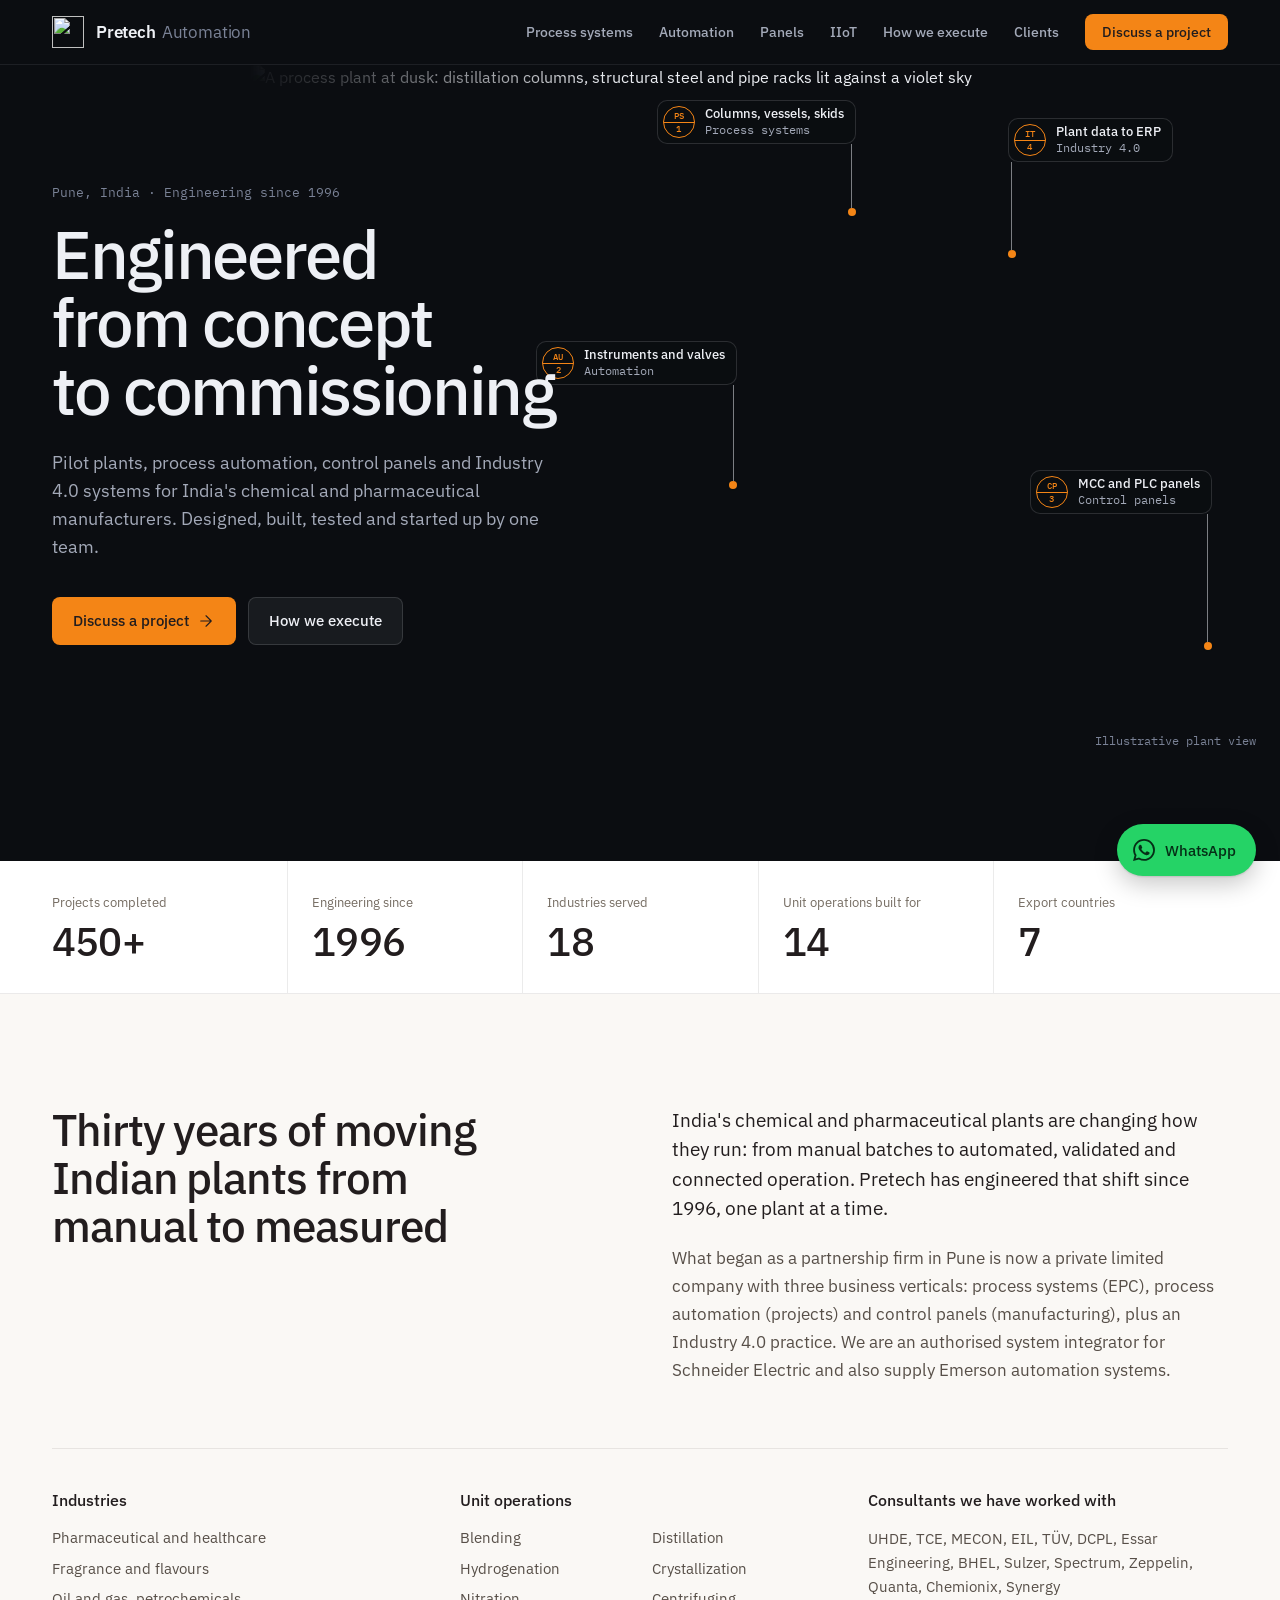
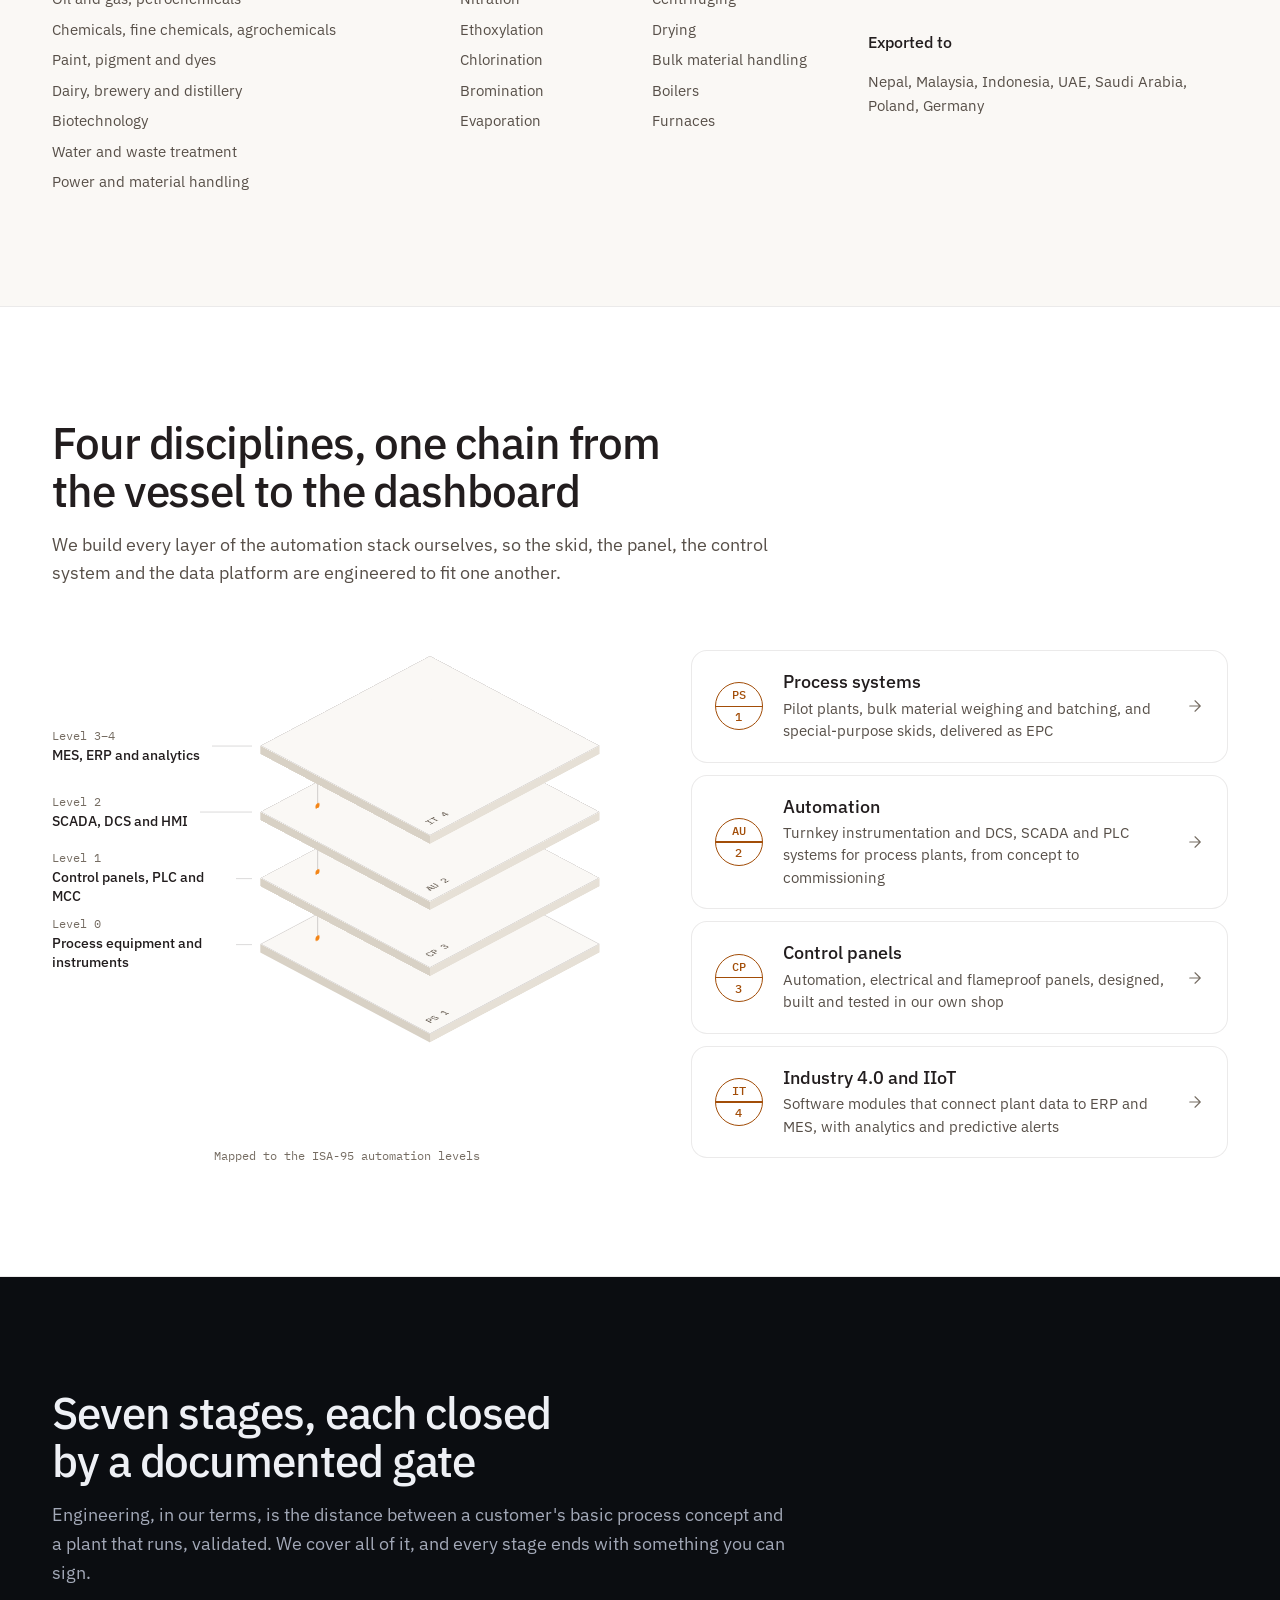
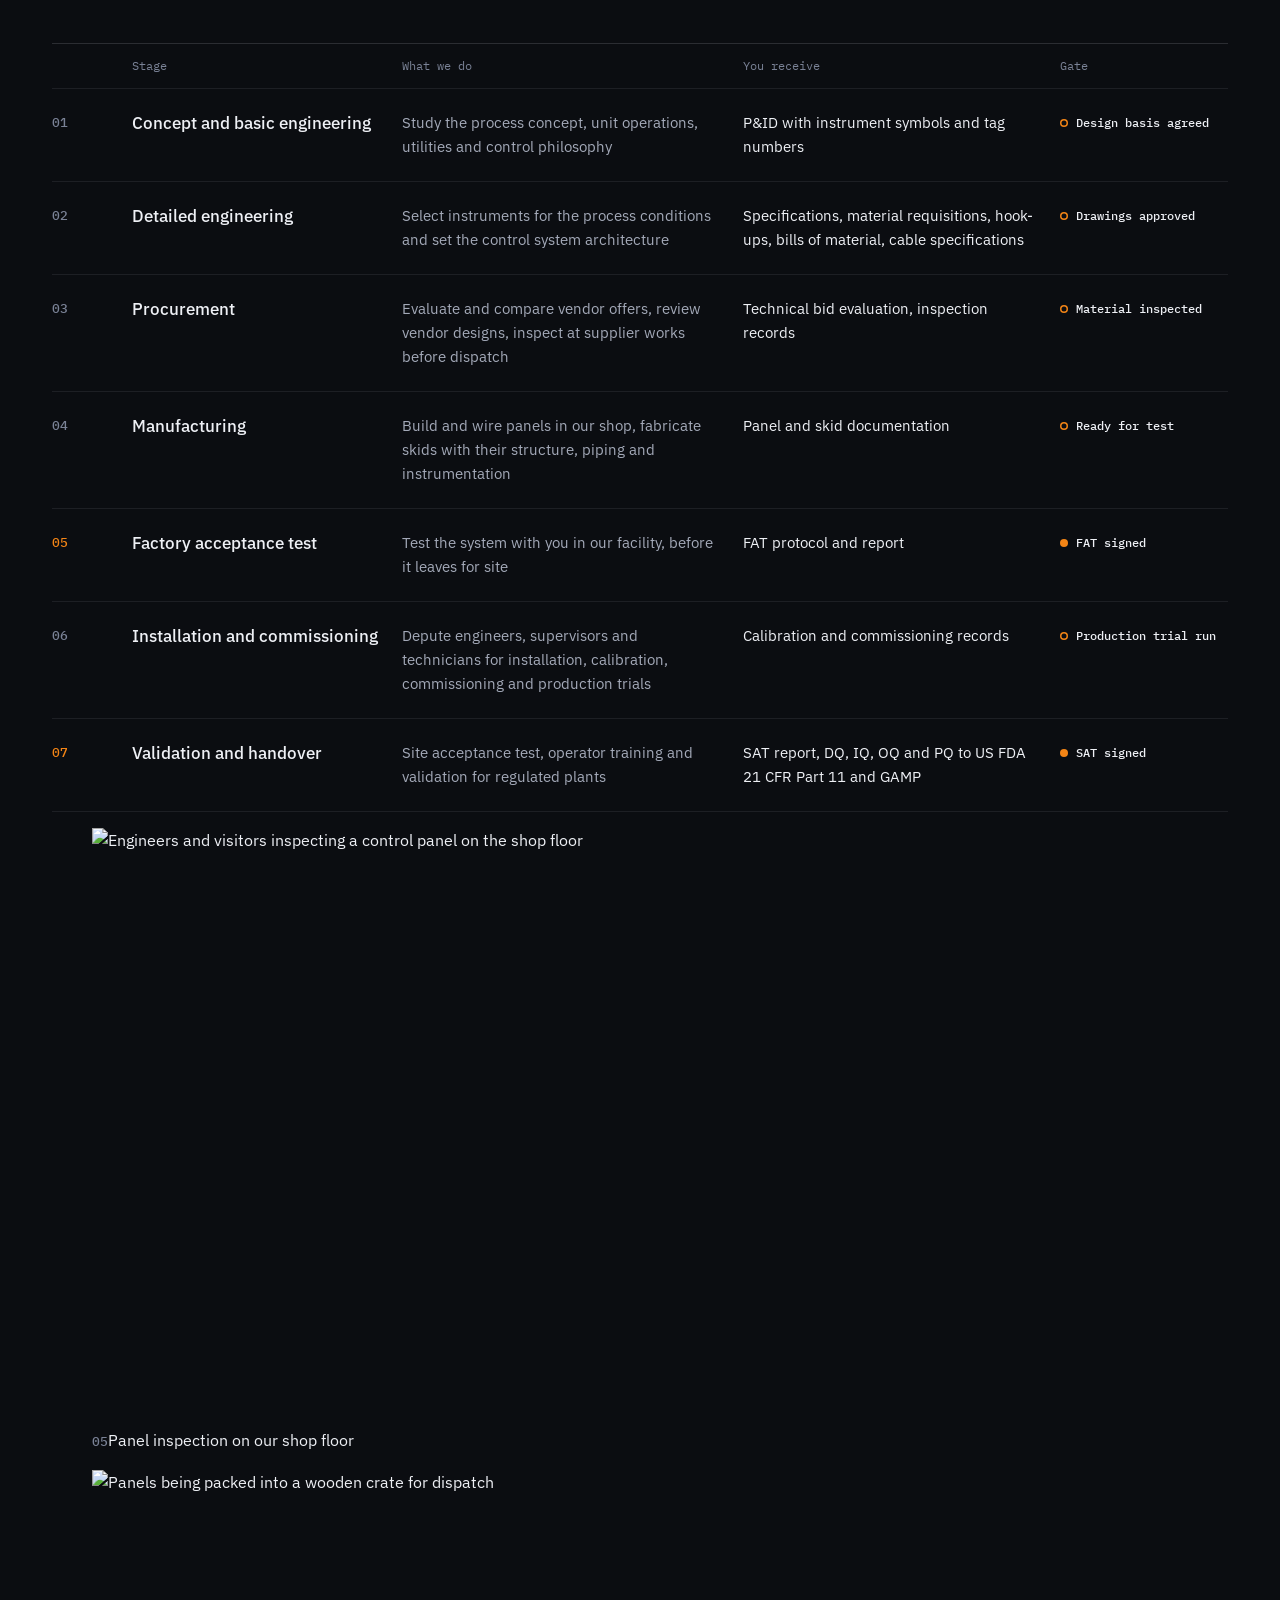
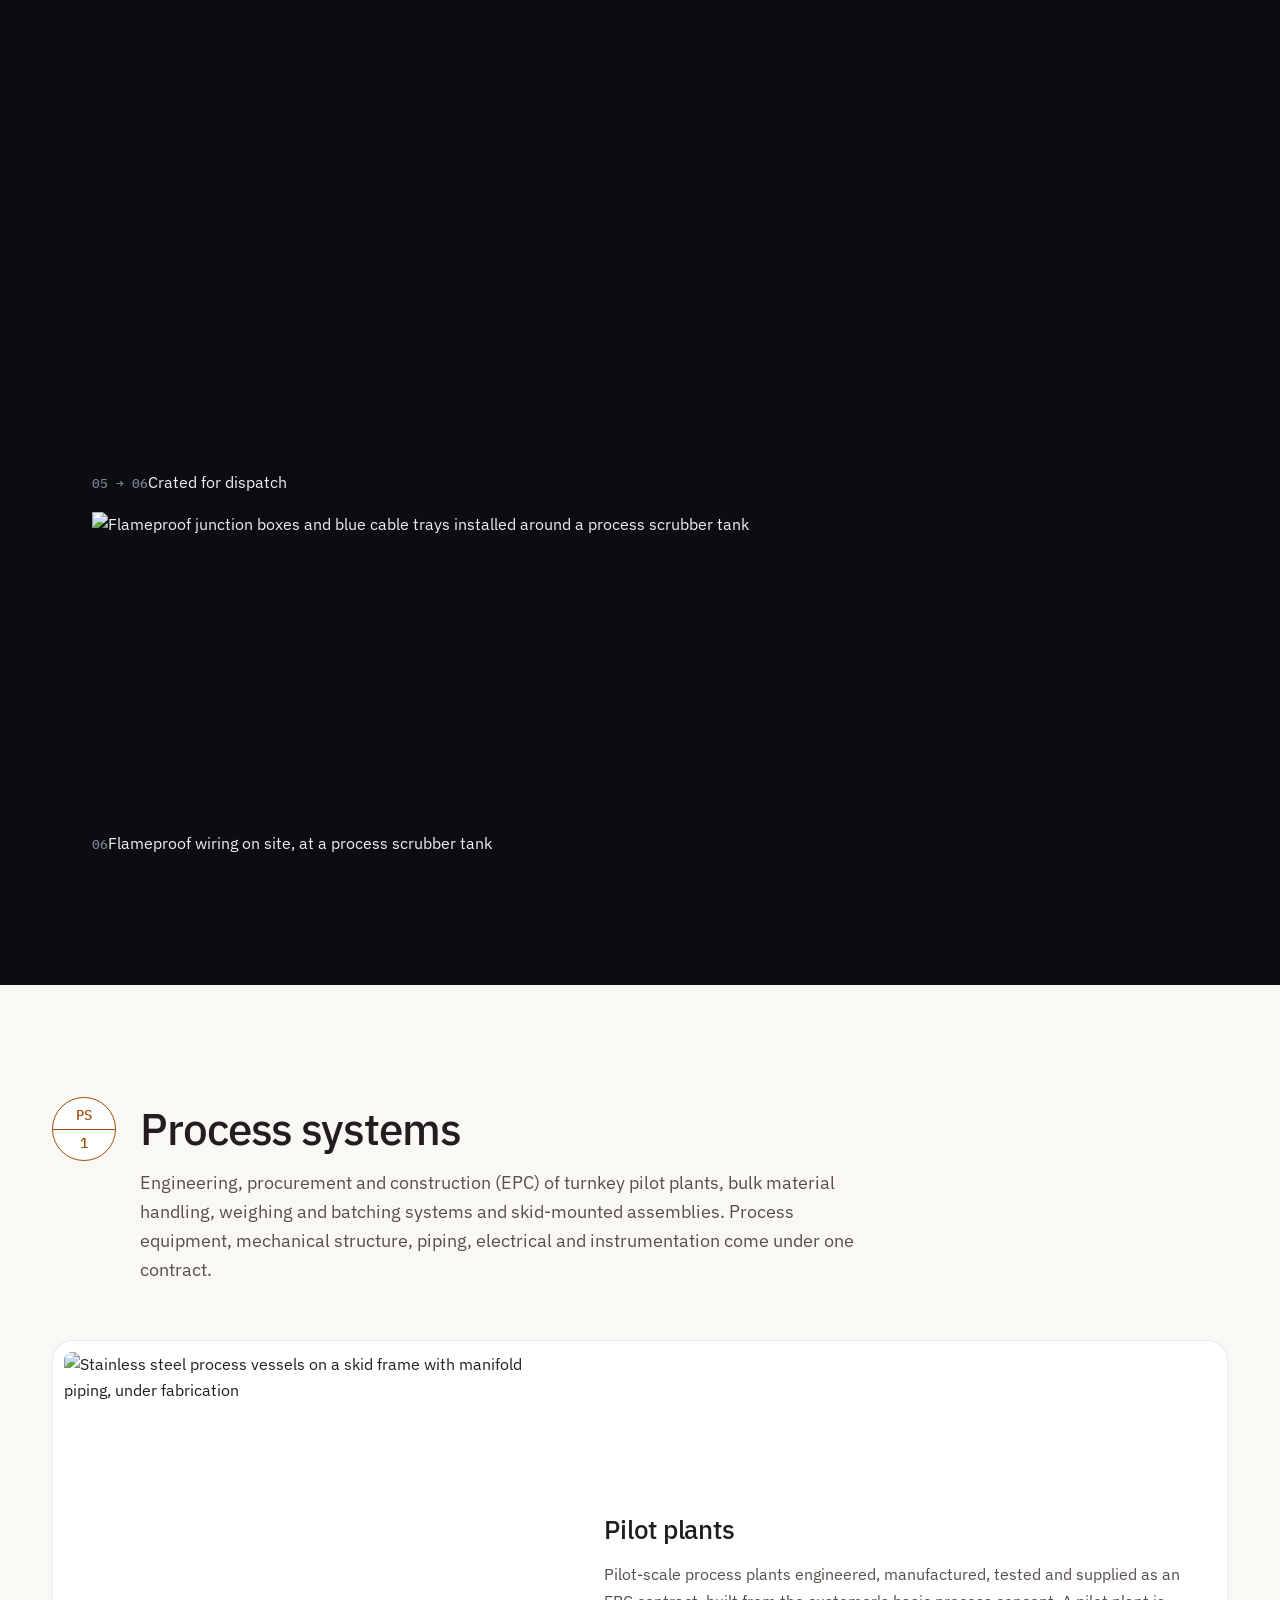
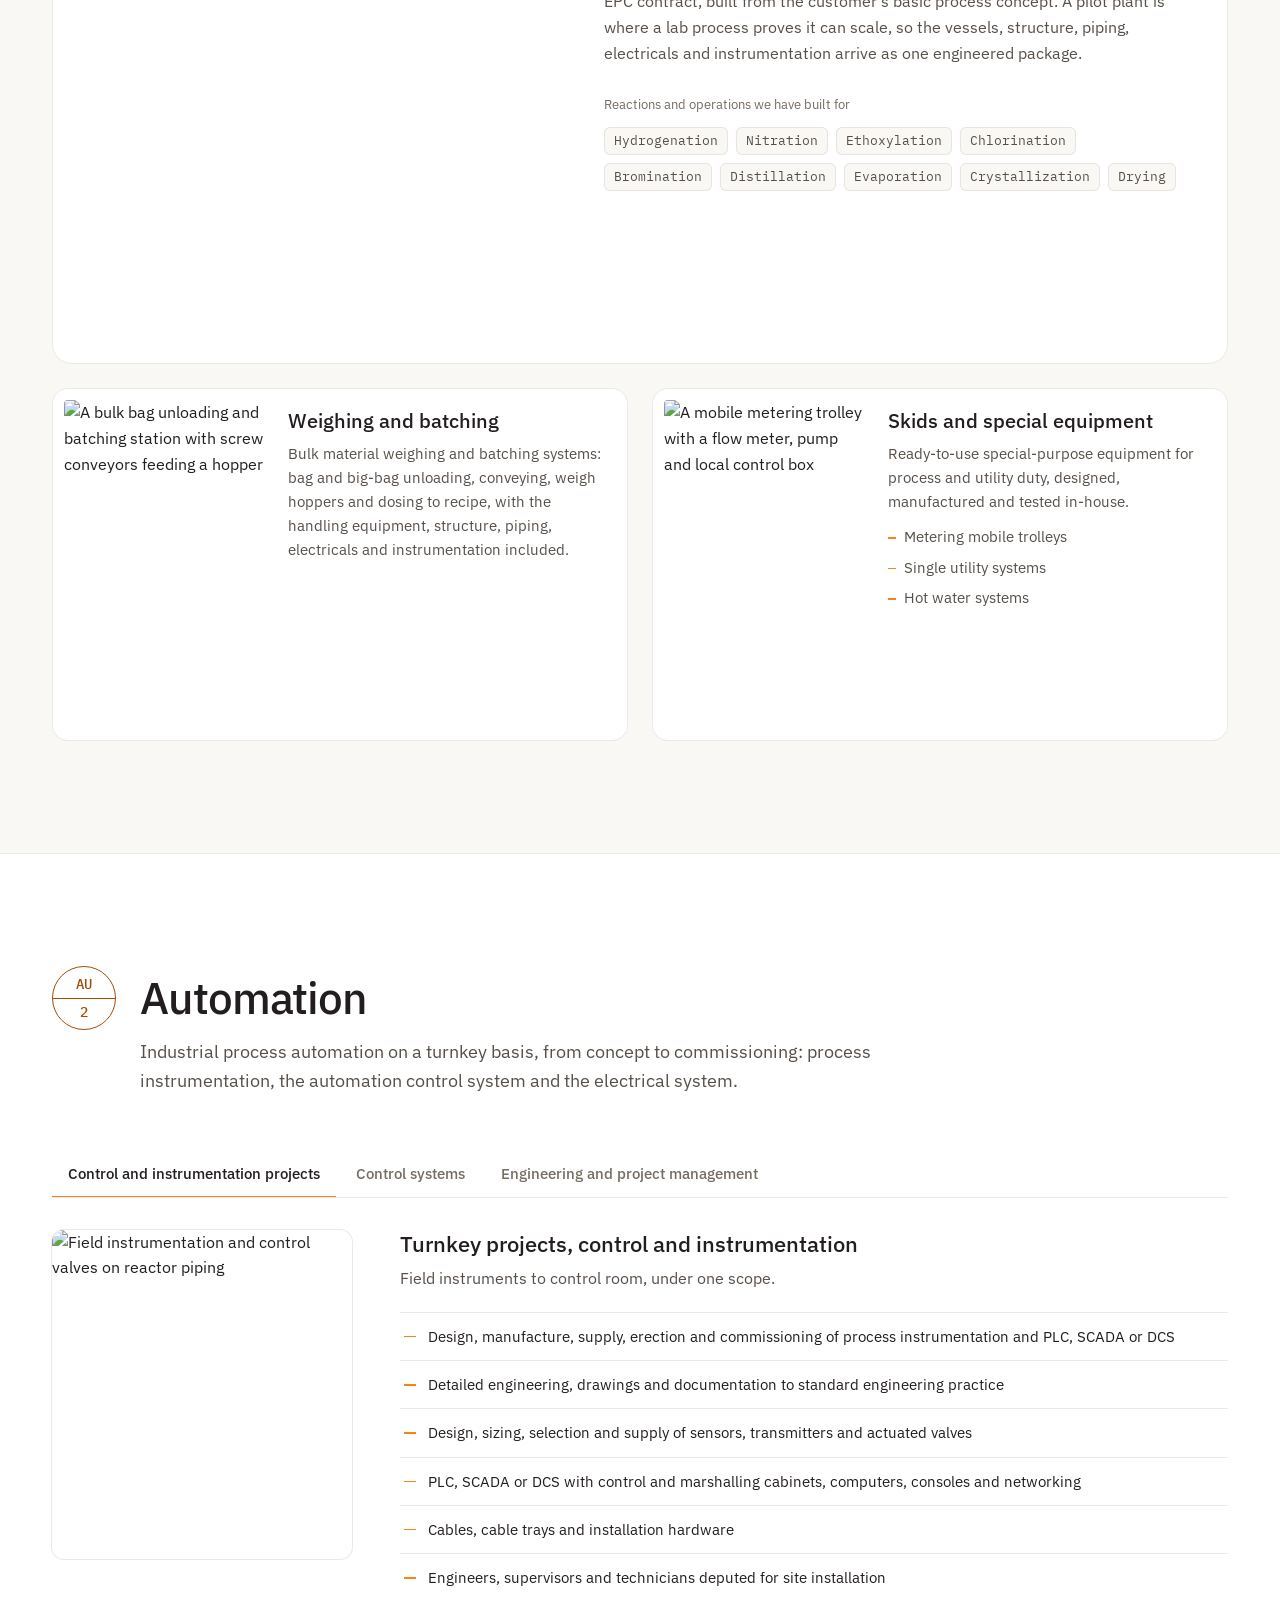
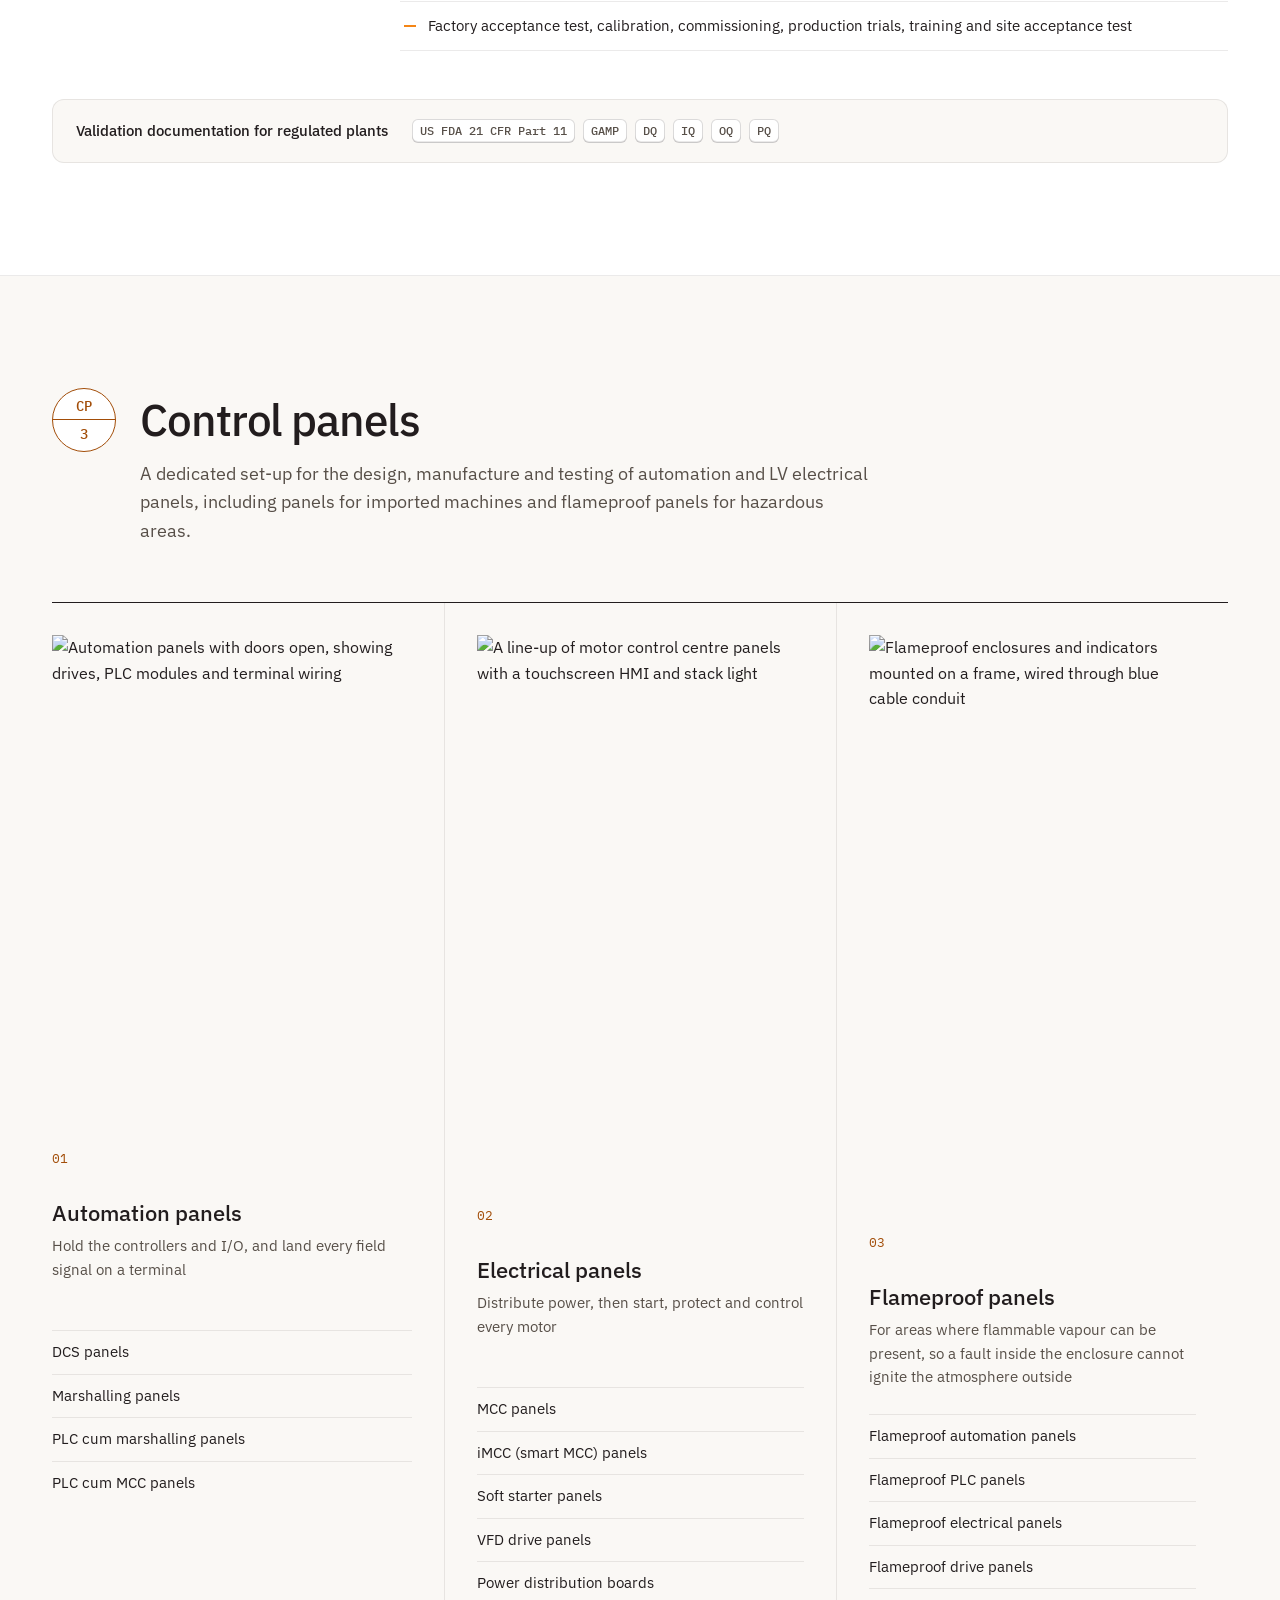
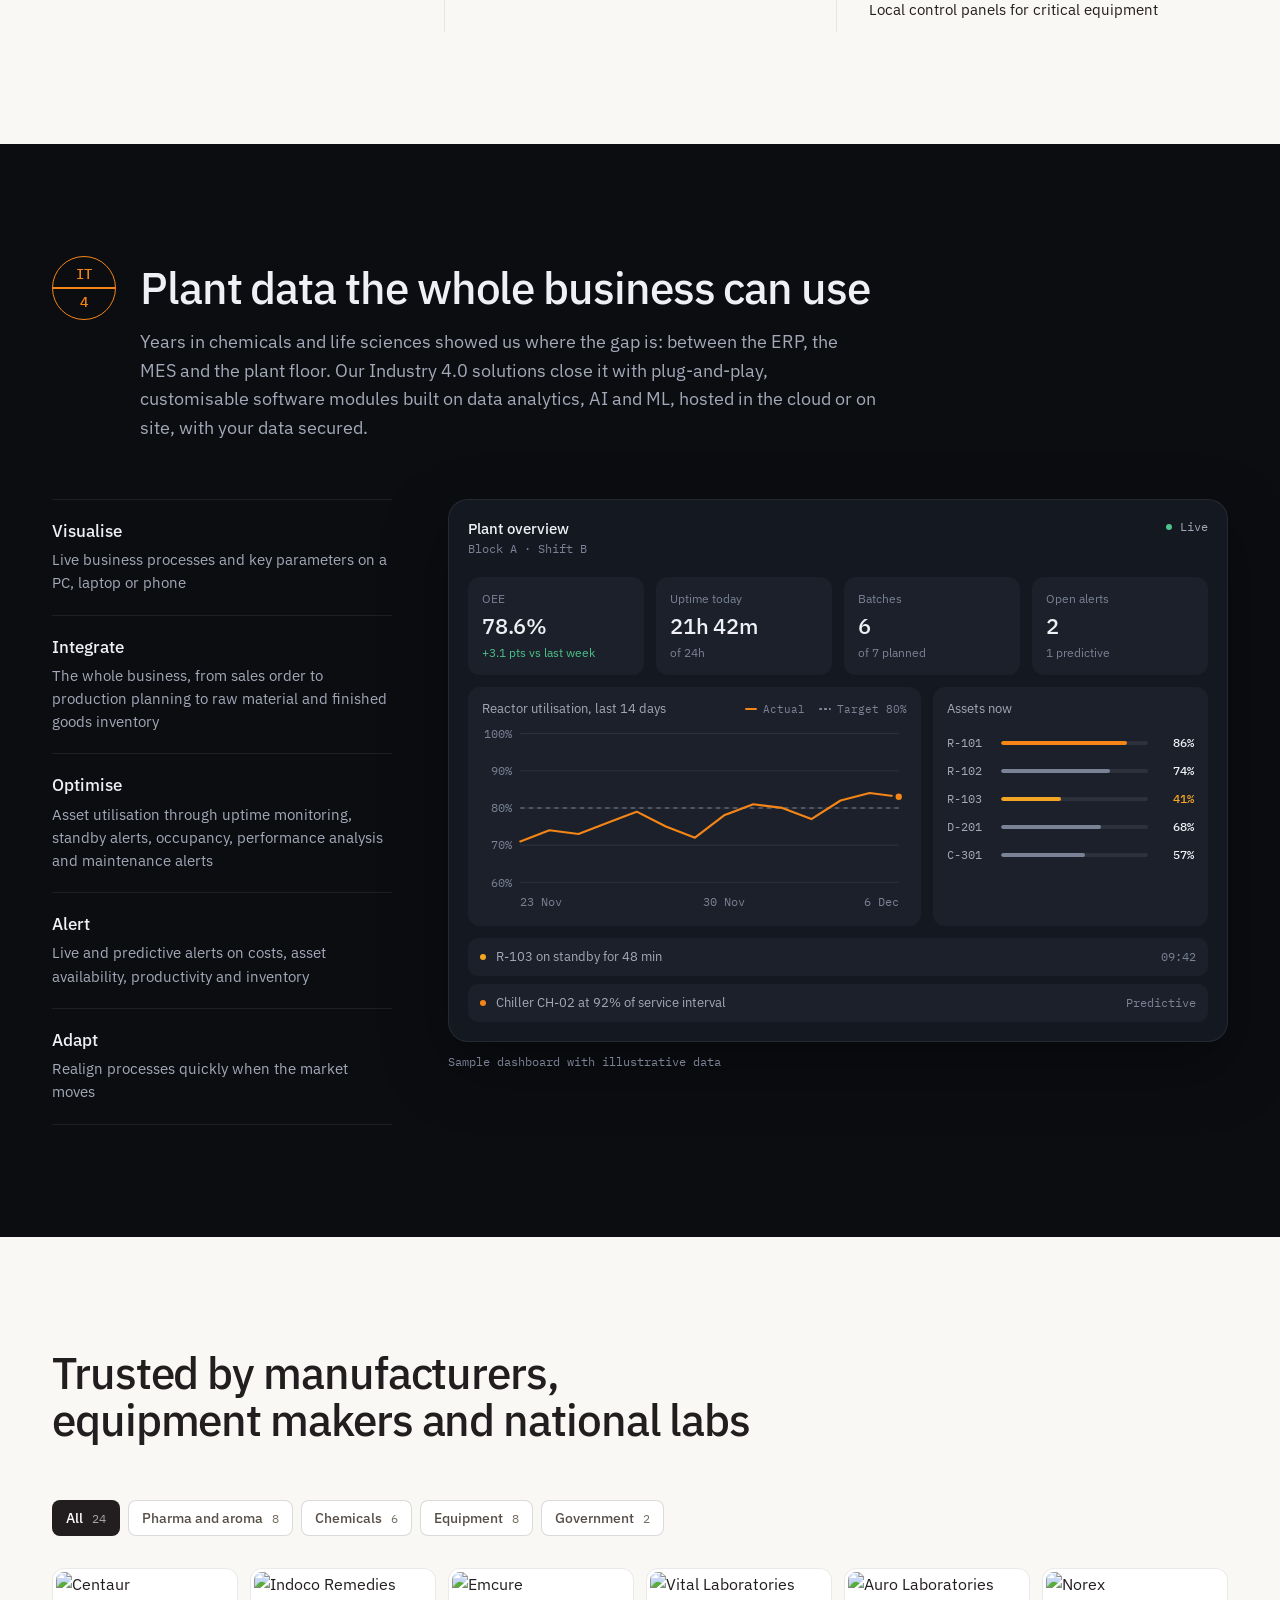
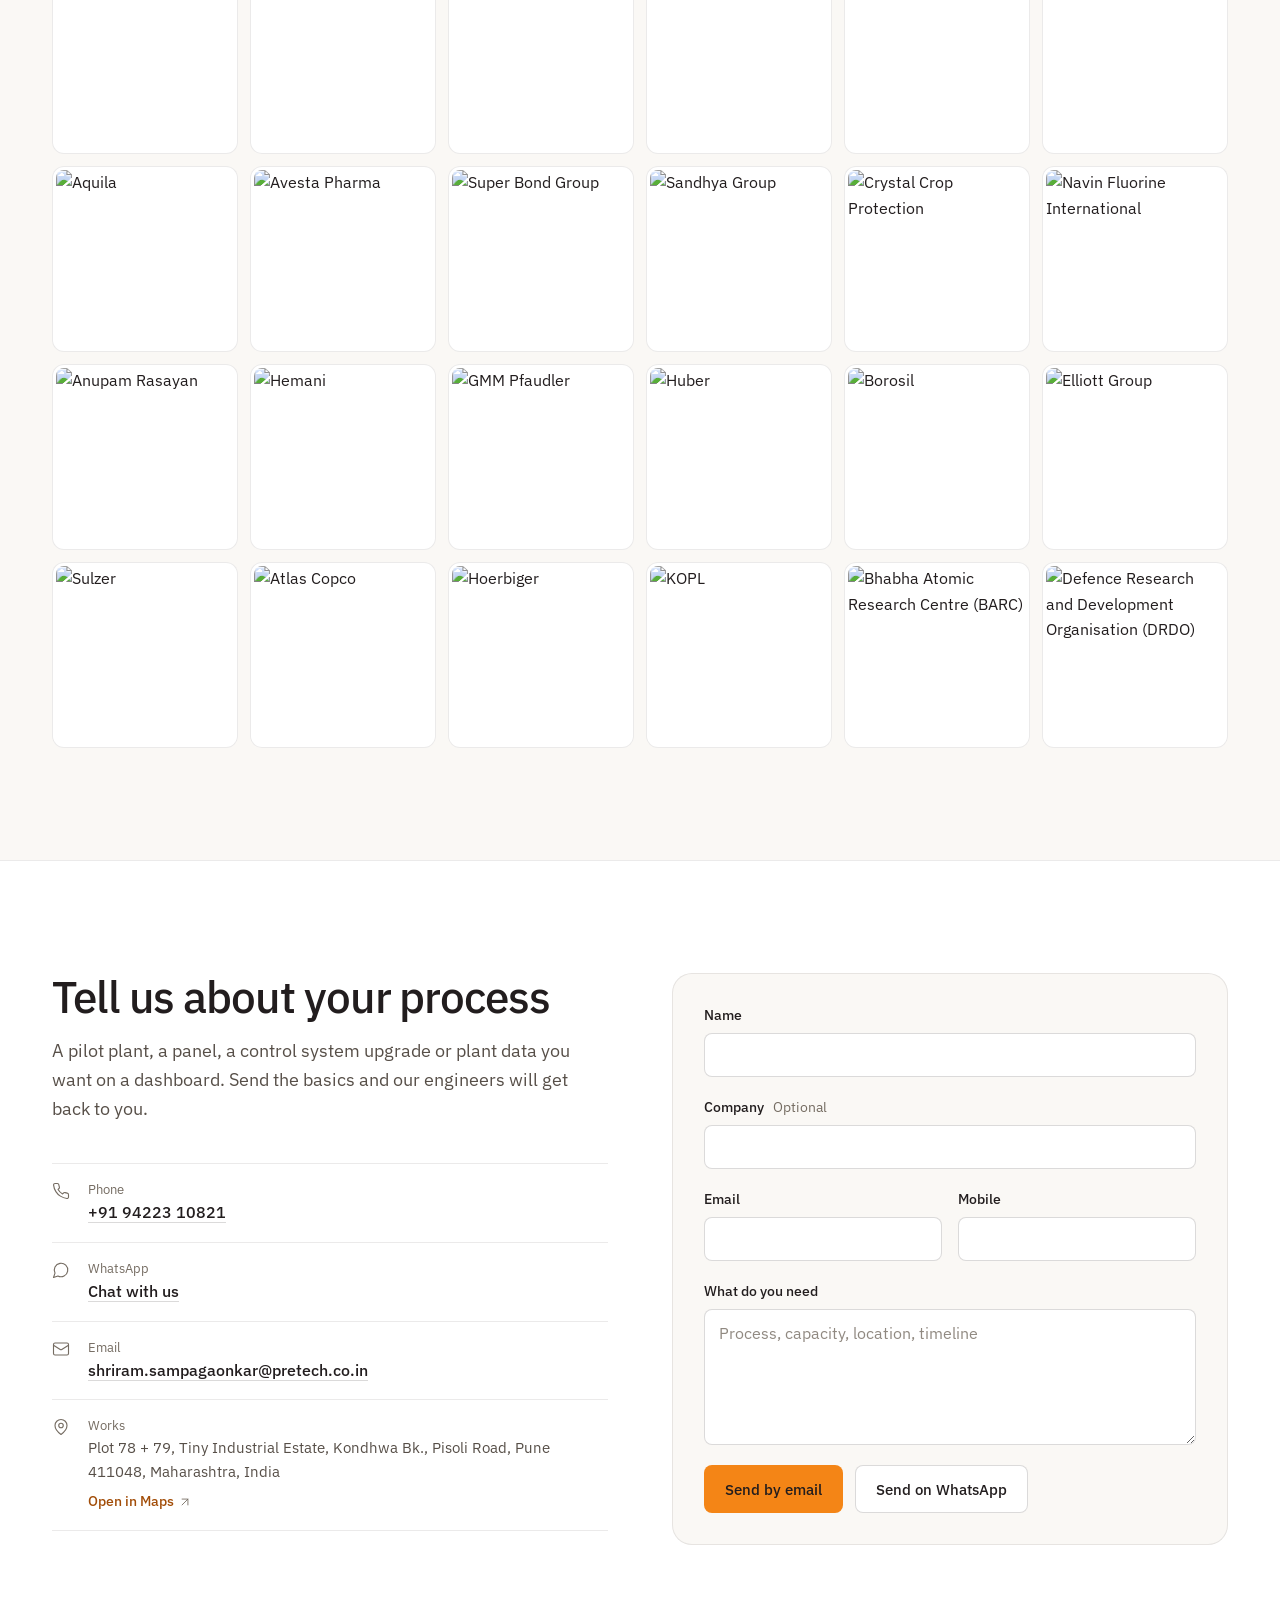
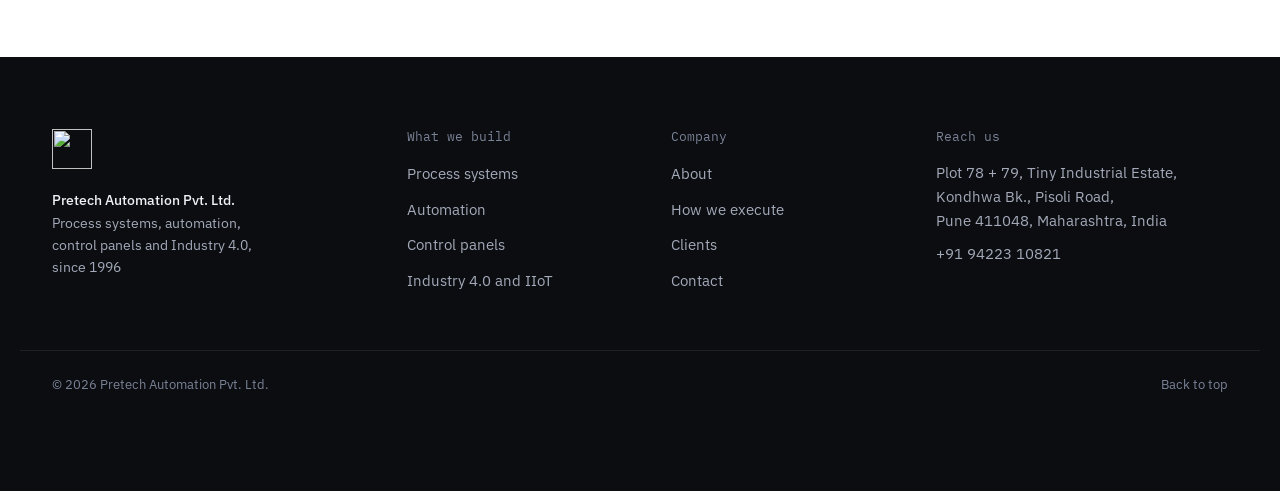
==== commit 83a2240f: "Add files via upload" ====
--- a/index.html
+++ b/index.html
@@ -63,16 +63,16 @@
            alt="A process plant at dusk: distillation columns, structural steel and pipe racks lit against a violet sky">
       <ul class="pins" aria-label="What Pretech engineers in a plant like this">
         <li class="pin pin-l" style="--x:58.5%; --y:21%; --stem:64px">
-          <span class="tag tag-xs"><span>PS</span><span>1</span></span><span class="pin-text"><b>Columns, vessels, skids</b>Process systems</span>
+          <span class="pin-label"><span class="tag tag-xs"><span>PS</span><span>1</span></span><span class="pin-text"><b>Columns, vessels, skids</b>Process systems</span></span>
         </li>
         <li class="pin" style="--x:74%; --y:27%; --stem:88px">
-          <span class="tag tag-xs"><span>IT</span><span>4</span></span><span class="pin-text"><b>Plant data to ERP</b>Industry 4.0</span>
+          <span class="pin-label"><span class="tag tag-xs"><span>IT</span><span>4</span></span><span class="pin-text"><b>Plant data to ERP</b>Industry 4.0</span></span>
         </li>
         <li class="pin pin-l" style="--x:47%; --y:60%; --stem:96px">
-          <span class="tag tag-xs"><span>AU</span><span>2</span></span><span class="pin-text"><b>Instruments and valves</b>Automation</span>
+          <span class="pin-label"><span class="tag tag-xs"><span>AU</span><span>2</span></span><span class="pin-text"><b>Instruments and valves</b>Automation</span></span>
         </li>
         <li class="pin pin-l" style="--x:93%; --y:83%; --stem:128px">
-          <span class="tag tag-xs"><span>CP</span><span>3</span></span><span class="pin-text"><b>MCC and PLC panels</b>Control panels</span>
+          <span class="pin-label"><span class="tag tag-xs"><span>CP</span><span>3</span></span><span class="pin-text"><b>MCC and PLC panels</b>Control panels</span></span>
         </li>
       </ul>
       <figcaption>Illustrative plant view</figcaption>
